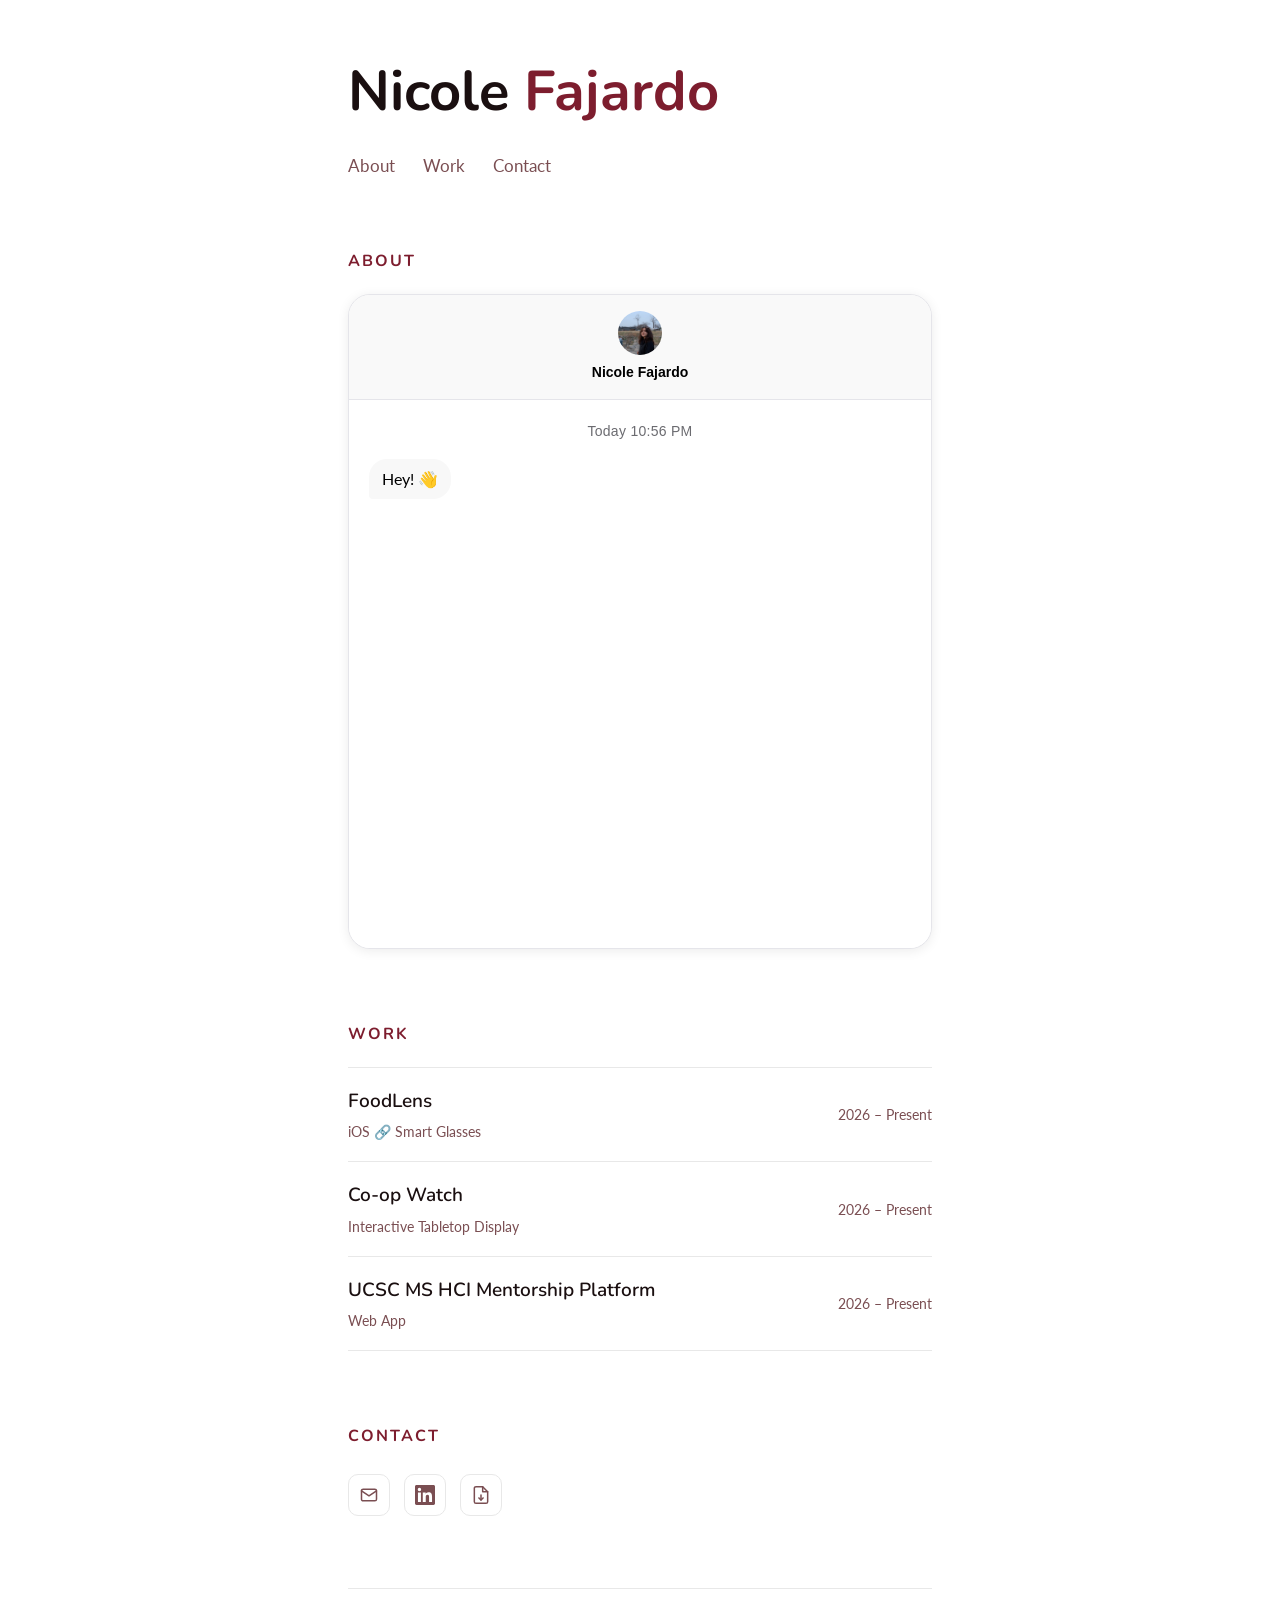
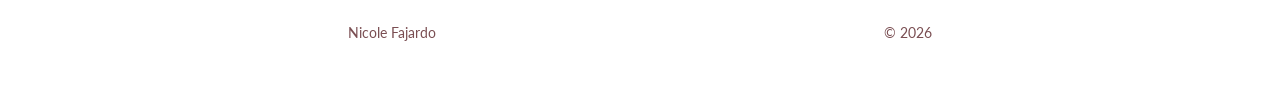
==== index.html @ da918a02 "Set mentorship platform Outcomes subhead Co-Authored-By: Claude Sonnet 5.5 <noreply@anthropic.com>" ====
<!DOCTYPE html>
<html lang="en">
<head>
<link rel="icon" type="image/png" href="images_hp/yeona.png">
<meta charset="UTF-8">
<meta name="viewport" content="width=device-width, initial-scale=1.0">
<title>Nicole Fajardo</title>
<meta name="color-scheme" content="light">
<link href="https://fonts.googleapis.com/css2?family=Nunito:wght@400;600;700;800&family=Lato:ital,wght@0,300;0,400;0,700;1,300;1,400&display=swap" rel="stylesheet">
<link rel="stylesheet" href="styles.css?v=20261028-2">
</head>
<body>
<div class="cs-lightbox" id="cs-lightbox" onclick="closeLightbox()">
  <button class="cs-lightbox-close" onclick="closeLightbox()">×</button>
  <img id="cs-lightbox-img" src="" alt="">
  <video id="cs-lightbox-video" playsinline controls loop hidden onclick="event.stopPropagation()"></video>
</div>
<div class="cs-rules-modal" id="cs-rules-modal" onclick="closeRules()">
  <div class="cs-rules-panel" onclick="event.stopPropagation()">
    <button class="cs-rules-close" onclick="closeRules()" aria-label="Close">×</button>
    <h3 class="cs-rules-title">How to Play</h3>
    <div class="cs-rules-body" id="cs-rules-body"></div>
  </div>
</div>
<div class="wrap">

  <!-- ── HEADER ── -->
  <header>
    <div class="header-top">
      <div>
        <h1 class="header-name">Nicole <span style="color:var(--accent)">Fajardo</span></h1>
      </div>
    </div>

    <!-- nav inline under header -->
    <nav>
      <ul>
        <li><a href="#about">About</a></li>
        <li><a href="#work">Work</a></li>
        <li><a href="#contact">Contact</a></li>
      </ul>
    </nav>
  </header>

  <!-- ── ABOUT ── -->
  <section id="about" class="fade">
    <p class="sec-label">About</p>
    <div class="chat-window">
      <div class="chat-topbar">
        <div class="chat-avatar"><img src="images_hp/myself.png" style="width:100%;height:100%;object-fit:cover;border-radius:50%;"></div>
        <div>
          <div class="chat-contact">Nicole Fajardo</div>
        </div>
      </div>
      <div class="chat-bubbles" id="chat-bubbles">
        <div class="chat-timestamp" id="chat-timestamp"></div>
      </div>
    </div>
  </section>

  <!-- ── WORK ── -->
  <section id="work" class="fade" style="transition-delay:.08s">
    <p class="sec-label">Work</p>
    <div class="work-list">

      <div class="work-item" onclick="openCase(0)">
        <div class="wi-left">
          <span class="wi-name">FoodLens</span>
          <span class="wi-meta">iOS 🔗 Smart Glasses</span>
        </div>
        <span class="wi-right">2026 – Present</span>
        <div class="wi-tldr">
          <div class="wi-tldr-img"><img src="images_fl/hero.png" alt="FoodLens allergen-scan screen shown on a phone"></div>
          <div class="wi-tldr-top">
            <div class="wi-tldr-label">TL;DR</div>
            <span class="wi-tldr-tag">B2C</span>
          </div>
          <div class="wi-tldr-text">An allergy-checking, hands-free app that uses smart glasses to surface allergen info without pulling out your phone.</div>
        </div>
      </div>

      <div class="work-item" onclick="openCase(1)">
        <div class="wi-left">
          <span class="wi-name">Co-op Watch</span>
          <span class="wi-meta">Interactive Tabletop Display</span>
        </div>
        <span class="wi-right">2026 – Present</span>
        <div class="wi-tldr">
          <div class="wi-tldr-img"><img src="images_cw/imgprototype.png" alt="Co-op Watch prototype"></div>
          <div class="wi-tldr-label">TL;DR</div>
          <div class="wi-tldr-text">A co-op surveillance tabletop game designed to spark discussion between players rather than one-way instructions.</div>
        </div>
      </div>

      <div class="work-item" onclick="openCase(2)">
        <div class="wi-left">
          <span class="wi-name">UCSC MS HCI Mentorship Platform</span>
          <span class="wi-meta">Web App</span>
        </div>
        <span class="wi-right">2026 – Present</span>
        <div class="wi-tldr">
          <div class="wi-tldr-img"><img src="images_mp/hero.png" alt="Mentorship Platform import screen shown across laptop, tablet, and phone"></div>
          <div class="wi-tldr-top">
            <div class="wi-tldr-label">TL;DR</div>
            <span class="wi-tldr-tag">B2B · EdTech</span>
          </div>
          <div class="wi-tldr-text">A platform that automates mentor–mentee matching for an HCI program while keeping a human review step.</div>
        </div>
      </div>

    </div>
  </section>

  <!-- ── CONTACT ── -->
  <section id="contact" class="fade" style="transition-delay:.16s">
    <p class="sec-label">Contact</p>
    <div class="contact-links">
      <a href="mailto:fajitas@berkeley.edu" aria-label="Email fajitas@berkeley.edu" title="fajitas@berkeley.edu">
        <svg viewBox="0 0 24 24" fill="none" stroke="currentColor" stroke-width="1.8" stroke-linecap="round" stroke-linejoin="round" aria-hidden="true"><rect x="3" y="5" width="18" height="14" rx="2"/><path d="m3 7 9 6 9-6"/></svg>
      </a>
      <a href="https://www.linkedin.com/in/fajitas/" target="_blank" rel="noopener" aria-label="LinkedIn" title="LinkedIn">
        <svg viewBox="0 0 24 24" fill="currentColor" aria-hidden="true"><path d="M20.447 20.452h-3.554v-5.569c0-1.328-.027-3.037-1.852-3.037-1.853 0-2.136 1.445-2.136 2.939v5.667H9.351V9h3.414v1.561h.046c.477-.9 1.637-1.85 3.37-1.85 3.601 0 4.267 2.37 4.267 5.455v6.286zM5.337 7.433a2.062 2.062 0 01-2.063-2.065 2.064 2.064 0 112.063 2.065zm1.782 13.019H3.555V9h3.564v11.452zM22.225 0H1.771C.792 0 0 .774 0 1.729v20.542C0 23.227.792 24 1.771 24h20.451C23.2 24 24 23.227 24 22.271V1.729C24 .774 23.2 0 22.222 0h.003z"/></svg>
      </a>
      <a href="https://drive.google.com/file/d/1nx8uFkOHTjDZNfwD0dBPJ5PY1sIc0rUl/view?usp=sharing" target="_blank" rel="noopener" aria-label="Resume (PDF)" title="Resume">
        <svg viewBox="0 0 24 24" fill="none" stroke="currentColor" stroke-width="1.8" stroke-linecap="round" stroke-linejoin="round" aria-hidden="true"><path d="M14 2H6a2 2 0 0 0-2 2v16a2 2 0 0 0 2 2h12a2 2 0 0 0 2-2V8z"/><polyline points="14 2 14 8 20 8"/><line x1="12" y1="12" x2="12" y2="18"/><polyline points="9.5 15.5 12 18 14.5 15.5"/></svg>
      </a>
    </div>
  </section>

  <!-- ── FOOTER ── -->
  <footer class="fade" style="transition-delay:.22s">
    <span>Nicole Fajardo </span>
    <span>© 2026</span>
  </footer>

</div><!-- /wrap -->


<!-- ── CASE STUDY PAGE ── -->
<div id="case-study">
  <div id="cs-progress"></div>
  <div class="cs-wrap">
    <button class="cs-back" onclick="closeCase()">← Back to work</button>
    <p class="cs-label"></p>
    <h1 class="cs-title"></h1>
    <div class="cs-tags"></div>
    <div class="cs-hero-phones-wrap" id="cs-hero-phones-wrap"></div>
    <div class="cs-hero"><span class="cs-hero-emoji"></span></div>
    <div class="cs-body-outer">
      <nav class="cs-sidenav">
        <a data-target="cs-intro" class="cs-nav-link cs-nav-active">Overview</a>
        <a data-target="cs-problem" class="cs-nav-link">Problem</a>
        <a data-target="cs-research" class="cs-nav-link">Research</a>
        <a data-target="cs-ideation" class="cs-nav-link">Ideation</a>
        <a data-target="cs-solution" class="cs-nav-link">Final Designs</a>
        <a data-target="cs-reflection" class="cs-nav-link">Outcomes</a>
      </nav>
      <div class="cs-content">
        <div class="cs-body">

          <!-- STATS -->
          <div class="cs-stats-wrap cs-section">
            <div class="cs-stats"></div>
          </div>

          <!-- PROJECT FACTS -->
          <div class="cs-section cs-facts-section">
            <dl class="cs-facts"></dl>
          </div>

          <!-- INTRO -->
          <div id="cs-intro" class="cs-section cs-overview">
            <h3>Overview</h3>
            <div class="cs-section-sub" data-sub="intro">Work in progress</div>
            <p></p>
          </div>

          <!-- PROBLEM -->
          <div id="cs-problem" class="cs-section cs-problem">
            <h3>Problem</h3>
            <div class="cs-section-sub" data-sub="problem">Work in progress</div>
            <p></p>
            <div class="cs-problem-visual"></div>
            <div class="cs-hmw" style="display:none">
              <span class="cs-hmw-label">How Might We</span>
              <p class="cs-hmw-text"></p>
            </div>
          </div>

          <!-- RESEARCH -->
          <div id="cs-research" class="cs-section cs-research">
            <h3>Research</h3>
            <div class="cs-section-sub" data-sub="research">Work in progress</div>
            <p></p>
            <div class="cs-insights-label">What I found</div>
            <div class="cs-insights"></div>
            <div class="cs-research-visual"></div>
          </div>

          <!-- IDEATION -->
          <div id="cs-ideation" class="cs-section">
            <h3>Ideation</h3>
            <div class="cs-section-sub" data-sub="ideation">Work in progress</div>
            <p class="cs-ideation-intro"></p>
            <div class="cs-idea-list"></div>
            <div class="cs-idea-trail"></div>
          </div>

          <!-- SOLUTION -->
          <div id="cs-solution" class="cs-section cs-solution">
            <h3>Final Designs</h3>
            <div class="cs-section-sub" data-sub="solution">Work in progress</div>
            <p></p>
            <div class="cs-flows"></div>
          </div>

          <!-- REFLECTION -->
          <div id="cs-reflection" class="cs-section cs-reflection">
            <h3>Outcomes</h3>
            <div class="cs-section-sub" data-sub="reflection">Work in progress</div>
            <p class="cs-reflection-text"></p>
            <div class="cs-takeaways"></div>
            <div class="cs-recognition"></div>
          </div>

        </div><!-- end cs-body -->
      </div><!-- end cs-content -->
    </div><!-- /cs-body-outer -->
  </div><!-- /cs-wrap -->
</div><!-- /case-study -->
<button onclick="window.scrollTo({top:0,behavior:'smooth'})" id="back-to-top">↑</button>
<script src="main.js?v=20261028-2"></script>
</body>
</html>
---- styles.css ----
*, *::before, *::after { box-sizing: border-box; margin: 0; padding: 0; }

:root {
  --bg: #FFFFFF;
  --bg2: #F8F8F8;
  --ink: #1A0F10;
  --ink2: #5A3338;
  --ink3: #7A4E52;
  --muted: #7A4E52;
  --rule: #E8E8E8;
  --accent: #7D1D2E;
  --accent2: #9E3A4E;
  --yellow: #F2C4B0;
  --white: #FFFFFF;
}

html {
  scroll-behavior: smooth;
  color-scheme: light only;
}

body {
  background: var(--bg);
  color: var(--ink);
  font-family: 'Lato', sans-serif;
  font-size: 16px;
  line-height: 1.65;
  -webkit-font-smoothing: antialiased;
}

/* ── LAYOUT ── */
.wrap {
  max-width: 640px;
  margin: 0 auto;
  padding: 0 28px;
  position: relative;
  z-index: 1;
}

/* ── HEADER ── */
header {
  padding: 64px 0 16px;
}

.header-top {
  display: flex;
  align-items: flex-start;
  justify-content: space-between;
  gap: 24px;
  margin-bottom: 32px;
}

.header-name {
  font-family: 'Nunito', sans-serif;
  font-size: clamp(36px, 7vw, 56px);
  font-weight: 700;
  line-height: 1.0;
  letter-spacing: 0px;
  color: var(--ink);
}
.header-name em {
  font-style: italic;
  font-weight: 600;
  color: var(--accent);
}


.header-role {
  font-size: 15px;
  color: var(--muted);
  font-weight: 400;
  margin-top: 10px;
  line-height: 1.5;
}
.header-role a {
  color: var(--muted);
  text-decoration: underline;
  text-underline-offset: 3px;
  text-decoration-color: var(--rule);
  transition: color .15s;
}
.header-role a:hover { color: var(--ink); }

.avail-pill {
  display: inline-flex;
  align-items: center;
  gap: 7px;
  font-family: 'Lato', sans-serif;
  font-size: 14px;
  font-weight: 600;
  color: #1a9e5c;
  background: #E6F9F0;
  padding: 5px 14px;
  border-radius: 99px;
  margin-top: 16px;
}
.avail-dot {
  width: 7px; height: 7px;
  background: #4a9a6a;
  border-radius: 50%;
  animation: pulse-dot 2s ease-in-out infinite;
}
@keyframes pulse-dot {
  0%, 100% { opacity: 1; transform: scale(1); }
  50%       { opacity: .5; transform: scale(.85); }
}

/* ── NAV ── */
nav {
  padding: 0 0 24px;
  margin-bottom: 28px;
}
nav ul {
  list-style: none;
  display: flex;
  gap: 28px;
}
nav a {
  display: inline-block;
  font-size: 17px;
  font-weight: 400;
  color: var(--muted);
  text-decoration: none;
  transition: color .12s, transform .35s cubic-bezier(.34, 1.56, .64, 1);
}
nav a:hover { color: var(--accent); transform: translateY(-4px); }

/* ── SECTIONS ── */
section { margin-bottom: 72px; }

.sec-label {
  font-family: 'Nunito', sans-serif;
  font-size: 16px;
  font-weight: 700;
  letter-spacing: .12em;
  text-transform: uppercase;
  color: var(--accent);
  margin-bottom: 20px;
}

/* ── ABOUT ── */
.about-text {
  font-family: 'Nunito', sans-serif;
  font-size: clamp(18px, 3vw, 22px);
  font-weight: 600;
  line-height: 1.5;
  color: var(--ink);
}
.about-body {
  margin-top: 20px;
  font-size: 16px;
  color: var(--muted);
  line-height: 1.8;
  font-family: 'Lato', sans-serif;
  font-style: normal;
}
.about-body p + p { margin-top: 12px; }
.about-body strong { color: var(--ink); font-weight: 600; }
.about-body a {
  color: var(--accent);
  text-underline-offset: 3px;
}

.tools {
  margin-top: 28px;
  display: flex;
  flex-wrap: wrap;
  gap: 8px;
}
.tool {
  font-family: 'Nunito', sans-serif;
  font-size: 15px;
  font-weight: 600;
  color: var(--accent);
  border: 2px solid var(--rule);
  border-radius: 99px;
  padding: 3px 14px;
  background: var(--bg2);
  transition: background .15s, border-color .15s;
}
.tool:hover { background: var(--yellow); border-color: var(--yellow); color: var(--ink); }

.work-list { display: flex; flex-direction: column; overflow: visible; }

.work-item {
  opacity: 1;
  transform: translateY(0);
  display: flex;
  align-items: center;
  justify-content: space-between;
  gap: 20px;
  padding: 18px 0;
  border-bottom: 1px solid var(--rule);
  text-decoration: none;
  color: inherit;
  cursor: pointer;
  position: relative;
  transition: padding-left .2s ease, opacity .2s ease;
}
.work-item:first-child { border-top: 1px solid var(--rule); }
.work-item:hover { padding-left: 10px; z-index: 25; }
/* while previewing one project, mute the others so nothing peeks past the card */
.work-list:hover .work-item:not(:hover) { opacity: .1; }

/* ── TL;DR PREVIEW ── */
.wi-tldr {
  position: absolute;
  right: -8px;
  top: 50%;
  transform: translateY(-50%) translateY(6px);
  background: #fff;
  border: 1px solid var(--rule);
  border-radius: 16px;
  padding: 20px 22px;
  width: min(360px, calc(100vw - 40px));
  box-shadow: 0 14px 40px rgba(0,0,0,.16);
  z-index: 30;
  pointer-events: none;
  opacity: 0;
  transition: opacity .18s ease, transform .18s ease;
}
.work-item:hover .wi-tldr {
  opacity: 1;
  transform: translateY(-50%) translateY(0);
}
/* on very wide screens, float it in the right gutter instead of overlapping */
@media (min-width: 1440px) {
  .wi-tldr { right: auto; left: calc(100% + 32px); width: 360px; }
}
.wi-tldr-img {
  width: 100%;
  height: 210px;
  border-radius: 12px;
  margin-bottom: 14px;
  background-size: cover;
  background-position: center;
  display: flex;
  align-items: center;
  justify-content: center;
  font-size: 40px;
  overflow: hidden;
}
.wi-tldr-img img {
  width: 100%;
  height: 100%;
  object-fit: cover;
  display: block;
}
.wi-tldr-top {
  display: flex;
  align-items: center;
  justify-content: space-between;
  gap: 10px;
  margin-bottom: 5px;
}
.wi-tldr-label {
  font-size: 14px;
  font-weight: 800;
  letter-spacing: .08em;
  text-transform: uppercase;
  color: var(--accent2);
}
.wi-tldr-tag {
  font-family: 'Lato', sans-serif;
  font-size: 11px;
  font-weight: 700;
  letter-spacing: .04em;
  text-transform: uppercase;
  color: var(--muted);
  background: var(--rule);
  padding: 3px 9px;
  border-radius: 99px;
  white-space: nowrap;
  flex-shrink: 0;
}
.wi-tldr-text {
  font-size: 16px;
  color: var(--ink2);
  line-height: 1.6;
}

.wi-left { flex: 1; min-width: 0; }
.wi-name {
  font-family: 'Nunito', sans-serif;
  font-size: clamp(16px, 2.5vw, 19px);
  font-weight: 600;
  color: var(--ink);
  display: block;
  white-space: nowrap;
  overflow: hidden;
  text-overflow: ellipsis;
  transition: color .15s;
}
.work-item:hover .wi-name { color: var(--accent); letter-spacing: .01em; }
.work-item:hover .wi-right { color: var(--accent); }
.work-item::before {
  content: '';
  position: absolute;
  left: 0;
  top: 50%;
  transform: translateY(-50%) scaleY(0);
  width: 3px;
  height: 60%;
  background: var(--accent);
  border-radius: 99px;
  transition: transform .2s ease;
}
.work-item:hover::before { transform: translateY(-50%) scaleY(1); }
.wi-meta {
  font-size: 14px;
  color: var(--muted);
  margin-top: 3px;
  display: block;
}
.wi-right {
  font-size: 14px;
  color: var(--muted);
  white-space: nowrap;
  flex-shrink: 0;
}

.wip-badge {
  display: inline-block;
  font-family: 'Nunito', sans-serif;
  font-size: 14px;
  font-weight: 700;
  color: var(--accent2);
  background: #FFF0F5;
  border-radius: 99px;
  padding: 1px 9px;
  margin-left: 8px;
  vertical-align: middle;
}

/* ── CONTACT ── */

.contact-links {
  margin-top: 24px;
  display: flex;
  gap: 14px;
  flex-wrap: wrap;
}
.contact-links a {
  display: inline-flex;
  align-items: center;
  justify-content: center;
  width: 42px;
  height: 42px;
  border-radius: 10px;
  border: 1px solid var(--rule);
  color: var(--muted);
  text-decoration: none;
  transition: color .12s, border-color .12s, background-color .12s;
}
.contact-links a svg { width: 20px; height: 20px; display: block; }
.contact-links a:hover {
  color: var(--ink);
  border-color: var(--muted);
  background: var(--bg2);
}

/* ── FOOTER ── */
footer {
  padding: 32px 0 60px;
  border-top: 1px solid var(--rule);
  display: flex;
  align-items: center;
  justify-content: space-between;
  font-size: 14px;
  color: var(--muted);
}

/* ── FADE IN staggered per child ── */
.fade { opacity: 1; transform: none; transition: none; }
.fade.in { opacity: 1; transform: none; }



/* ── SCRAMBLE target keep same layout ── */
.wi-name { display: block; }
/* ── iMESSAGE iOS STYLE ── */
.chat-window {
  background: #FFFFFF;
  border-radius: 22px;
  border: 1px solid #E5E5EA;
  overflow: hidden;
  box-shadow: 0 2px 12px rgba(0,0,0,.08);
}
.chat-topbar {
  background: #F9F9F9;
  border-bottom: 1px solid #E5E5EA;
  padding: 16px 16px 14px;
  display: flex;
  flex-direction: column;
  align-items: center;
  gap: 6px;
}
.chat-avatar {
  width: 44px; height: 44px;
  border-radius: 50%;
  background: #FFFFFF;
  display: flex; align-items: center; justify-content: center;
  font-size: 22px;
  flex-shrink: 0;
}
.chat-contact {
  font-size: 14px;
  font-weight: 600;
  color: #000;
  font-family: -apple-system, 'SF Pro Text', sans-serif;
  text-align: center;
}
.chat-contact-sub {
  font-size: 14px;
  color: #6B6B70;
  font-family: -apple-system, 'SF Pro Text', sans-serif;
  text-align: center;
}
.chat-bubbles {
  display: flex;
  flex-direction: column;
  gap: 8px;
  padding: 20px 16px 24px;
  background: #FFFFFF;
  position: relative;
}
.bubble {
  max-width: 75%;
  align-self: flex-start;
  background: var(--bg2);
  color: #000000;
  font-family: -apple-system, 'SF Pro Text', 'Lato', sans-serif;
  font-size: 16px;
  line-height: 1.4;
  padding: 9px 13px;
  border-radius: 18px 18px 18px 4px;
  opacity: 0;
  transform: translateY(6px) scale(.97);
  animation: bubblePop .22s cubic-bezier(.34,1.56,.64,1) forwards;
  margin-left: 4px;
}
@keyframes bubblePop {
  to { opacity: 1; transform: translateY(0) scale(1); }
}
/* iMessage "Bloom" text effect — subtle per-character scale wave, left to right */
.bubble .bloom { font-weight: 400; }
.bubble .bloom-ch {
  display: inline-block;
  white-space: pre;
  transform-origin: center;
  animation: bloomScale .4s cubic-bezier(.33, 0, .27, 1) both;
  animation-delay: calc(var(--i) * 0.045s);
}
@keyframes bloomScale {
  0%   { transform: scale(1); }
  40%  { transform: scale(1.13); }
  100% { transform: scale(1); }
}
@media (prefers-reduced-motion: reduce) {
  .bubble .bloom-ch { animation: none; }
}
/* first bubble iMessage blue */
.bubble:first-child {
  background: #007AFF;
  color: #FFFFFF;
  font-family: -apple-system, 'SF Pro Text', 'Lato', sans-serif;
  font-size: 15px;
  font-weight: 400;
  border-radius: 18px 18px 18px 4px;
}
/* timestamp above first bubble */
.chat-timestamp {
  text-align: center;
  font-size: 14px;
  color: #6B6B70;
  font-family: -apple-system, 'SF Pro Text', sans-serif;
  margin-bottom: 8px;
  letter-spacing: .02em;
}
.bubble-typing {
  display: flex;
  align-items: center;
  gap: 4px;
  padding: 10px 14px;
  width: 52px;
  background: var(--bg2);
  border-radius: 18px 18px 18px 4px;
  margin-left: 4px;
  opacity: 0;
  animation: bubblePop .22s cubic-bezier(.34,1.56,.64,1) forwards;
  /* pinned to the bottom of the fixed-height window; sent messages stack from the top */
  position: absolute;
  left: 16px;
  bottom: 24px;
}
.bubble-typing .dot {
  width: 6px; height: 6px;
  background: #8E8E93;
  border-radius: 50%;
  animation: dotBounce 1.2s ease-in-out infinite;
}
.bubble-typing .dot:nth-child(2) { animation-delay: .18s; }
.bubble-typing .dot:nth-child(3) { animation-delay: .36s; }
@keyframes dotBounce {
  0%, 80%, 100% { transform: translateY(0); opacity: .5; }
  40%           { transform: translateY(-4px); opacity: 1; }
}
/* ── GAME PIGEON CARD cute pastel ── */
.gp-bubble {
  max-width: 88%;
  align-self: flex-start;
  border-radius: 18px 18px 18px 4px;
  overflow: hidden;
  background: var(--bg2);
  margin-left: 4px;
  opacity: 0;
  transform: translateY(6px) scale(.97);
  animation: bubblePop .22s cubic-bezier(.34,1.56,.64,1) forwards;
  cursor: default;
  border: 1px solid #E5E5EA;
}
.gp-header {
  background: linear-gradient(135deg, #7D1D2E 0%, #C4566A 100%);
  padding: 12px 16px 10px;
  display: flex;
  align-items: center;
  gap: 10px;
}
.gp-icon {
  width: 34px; height: 34px;
  background: #F9F9F9;
  border-radius: 50%;
  overflow: hidden;
  display: flex; align-items: center; justify-content: center;
  font-size: 18px;
  flex-shrink: 0;
}
.gp-meta {
 flex: 1;
}
.gp-title { 
  color: white;
  font-family: 'Nunito', sans-serif; 
  font-weight: 800; 
  font-size: 16px; 
  line-height: 1.2; 
}
.gp-sub { 
  color: rgba(255,255,255,1); 
  font-family: 'Lato', sans-serif; 
  font-size: 14px; 
  margin-top: 1px; 
}
.gp-body { 
  padding: 16px; 
  background: #ffffff; 
}

/* cup game */
.cup-stage {
  position: relative;
  height: 80px;
  width: 228px;
  margin: 0 auto 14px;
  background: #ffffff;
  padding-top: 4px;
  overflow: hidden;
}
.cup {
  width: 64px; height: 64px;
  position: absolute;
  top: 8px;
  cursor: pointer;
  border-radius: 18px;
  display: flex; align-items: center; justify-content: center;
  font-size: 32px;
  user-select: none;
  background: #F9EEED;
  z-index: 2;
}
.cup:hover { transform: translateY(-4px); }

.ball {
  position: absolute;
  bottom: 4px;
  left: 50%; transform: translateX(-50%);
  font-size: 20px;
  opacity: 0;
  transition: opacity .2s;
  line-height: 1;
  z-index: 1;
}

.gp-status {
  text-align: center;
  font-family: 'Nunito', sans-serif;
  font-size: 14px;
  font-weight: 800;
  color: var(--ink3);
  min-height: 20px;
  transition: color .2s;
}
.gp-status.win  { 
  color: #2a7a50;
}
.gp-status.lose { 
  color: var(--accent2); 
}

.gp-play-wrap {
  position: absolute;
  top: 0; left: 0; right: 0; bottom: 0;
  display: flex;
  align-items: center;
  justify-content: center;
  pointer-events: none;
  opacity: 0;
  z-index: 3;
  transition: opacity .2s ease;
  background: rgba(255,255,255,.7);
  border-radius: 12px;
  backdrop-filter: blur(2px);
}
.gp-play-wrap.visible {
  pointer-events: auto;
  opacity: 1;
}
.gp-play-circle {
  width: 56px; height: 56px;
  border-radius: 50%;
  background: #E8A838;
  border: none;
  cursor: pointer;
  display: flex; align-items: center; justify-content: center;
  box-shadow: 0 0 0 6px rgba(232,168,56,.2);
  transition: transform .15s, box-shadow .15s;
}
.gp-play-circle:hover {
  transform: scale(1.08);
  box-shadow: 0 0 0 10px rgba(232,168,56,.15);
}
.gp-play-circle svg  { margin-left: 3px; } 
.gp-btn { 
  display: block;
  width: 100%;
  margin-top: 12px;
  background: #F9EEED;
  color: var(--ink);
  font-family: 'Nunito', sans-serif;
  font-size: 14px;
  font-weight: 800;
  border: none;
  border-radius: 99px;
  padding: 11px;
  cursor: pointer;
  transition: opacity .15s, transform .15s;
  letter-spacing: .04em;
}
.gp-btn:hover { transform: translateY(-2px); opacity: .85; }
.gp-btn:active { transform: translateY(1px); }

/* ── CASE STUDY PAGE ── */
#case-study {
  position: fixed;
  inset: 0;
  background: #ffffff;
  z-index: 200;
  overflow-x: hidden;
  overflow-y: auto;
  transform: translateX(100%);
  transition: transform .45s cubic-bezier(.32,1,.64,1);
  pointer-events: none;
}
#case-study.open { transform: translateX(0); pointer-events: auto; }

/* progress bar inside case study */
#cs-progress {
  position: sticky;
  top: 0;
  height: 2px;
  background: linear-gradient(90deg, var(--accent), var(--accent2));
  width: 0%;
  z-index: 300;
  transition: width .1s linear;
  margin-bottom: -2px;
}

.cs-wrap {
  max-width: 960px;
  margin: 0 auto;
  padding: 0 28px 100px;
}

.cs-body-outer {
  display: flex;
  gap: 56px;
  align-items: flex-start;
}

/* ── CASE STUDY LAYOUT ── */
.cs-layout { display: block; }

.cs-sidenav {
  position: sticky;
  top: 32px;
  align-self: flex-start;
  width: 130px;
  flex-shrink: 0;
  padding-top: 4px;
  opacity: 0;
  pointer-events: none;
  transition: opacity .4s ease;
  z-index: 10;
}
#case-study.open .cs-sidenav {
  opacity: 1;
  pointer-events: auto;
}
.cs-sidenav a {
  display: block;
  font-family: 'Lato', sans-serif;
  font-size: 14px;
  font-weight: 400;
  color: var(--muted);
  text-decoration: none;
  padding: 7px 0 7px 16px;
  border-left: 2px solid var(--rule);
  border-top: none;
  border-bottom: none;
  border-right: none;
  transition: color .15s, border-color .15s, padding-left .15s;
  line-height: 1.2;
  cursor: pointer !important;
}
.cs-sidenav a:hover { color: var(--ink2); padding-left: 20px; }
.cs-sidenav a.cs-nav-active {
  color: var(--accent);
  border-left-color: var(--accent);
  font-weight: 700;
  padding-left: 20px;
}
.cs-content { display: block; }

@media (max-width: 900px) {
  .cs-sidenav { display: none; }
  .cs-body-outer { display: block; }
}

.cs-back {
  display: inline-flex;
  align-items: center;
  gap: 8px;
  font-size: 14px;
  font-weight: 600;
  color: var(--ink2);
  text-decoration: none;
  padding: 28px 0 32px;
  border: none;
  background: none;
  cursor: pointer;
  transition: color .15s, gap .15s;
}
.cs-back:hover { color: var(--accent); gap: 12px; }

/* ── HERO ── */
.cs-hero {
  height: 360px;
  border-radius: 24px;
  display: flex;
  align-items: center;
  justify-content: center;
  font-size: 96px;
  margin-top: 8px;
  margin-bottom: 40px;
  margin-left: 186px;
  position: relative;
  overflow: hidden;
  transition: box-shadow .3s;
  box-shadow: 0 4px 32px rgba(125,29,46,.08);
  background: #f0f4f8 !important;
}
.cs-hero.cs-hero--phones {
  display: none;
}
.cs-hero-timeline {
  position: absolute;
  left: 16px;
  bottom: 16px;
  z-index: 2;
  display: inline-flex;
  align-items: center;
  font-family: 'Nunito', sans-serif;
  font-size: 14px;
  font-weight: 700;
  letter-spacing: .02em;
  color: var(--ink);
  background: rgba(255, 255, 255, .85);
  -webkit-backdrop-filter: blur(6px);
  backdrop-filter: blur(6px);
  border: 1px solid var(--rule);
  border-radius: 99px;
  padding: 6px 14px;
  cursor: default;
  transition: background .2s ease;
}
.cs-hero-timeline:hover { background: rgba(255, 255, 255, .96); }
.cs-hero-timeline .tl-seg {
  display: grid;
  grid-template-columns: 1fr;
  overflow: hidden;
  transition: grid-template-columns .32s ease;
}
.cs-hero-timeline .tl-seg > span {
  white-space: nowrap;
  overflow: hidden;
}
.cs-hero-timeline .tl-full { grid-template-columns: 0fr; }
.cs-hero-timeline:hover .tl-short { grid-template-columns: 0fr; }
.cs-hero-timeline:hover .tl-full { grid-template-columns: 1fr; }
.cs-hero-phones-wrap {
  overflow: visible;
  display: none;
  position: relative;
  margin-top: 8px;
  margin-bottom: 40px;
  margin-left: 186px;
}
.cs-hero-phones-wrap.active {
  display: block;
}
.cs-hero-phones-bg {
  overflow: visible;
  background: var(--bg2);
  border-radius: 24px;
  box-shadow: 0 4px 32px rgba(125,29,46,.08);
  padding: 32px 80px;
  display: flex;
  align-items: center;
  justify-content: center;
  gap: 12px;
}
.cs-hero-phones-bg img {
  height: 260px;
  width: auto;
  border-radius: 20px;
  object-fit: contain;
  box-shadow: 0 12px 32px rgba(0,0,0,.16);
  display: block;
  flex-shrink: 0;
}
.cs-hero-phones-bg img.ph-center {
  animation: phoneFloat 4s ease-in-out infinite;
}
.cs-hero-phones-bg img.ph-side {
  animation: phoneFloatSide 4s ease-in-out infinite;
  opacity: .75;
}
.phones-perspective {
  background: transparent !important;
  border-radius: 0 !important;
  box-shadow: none !important;
  perspective: 1200px;
  justify-content: center;
}
.phones-perspective img.ph-center {
  height: 320px !important;
  width: auto !important;
  transform: rotateY(0deg) !important;
  z-index: 2;
  position: relative;
}
.phones-perspective img.ph-side:first-child {
  height: 280px !important;
  width: auto !important;
  transform: rotateY(25deg) translateX(20px) !important;
  opacity: .85 !important;
}

.phones-perspective img.ph-side:last-child {
  height: 280px !important;
  width: auto !important;
  transform: rotateY(-25deg) translateX(-20px) !important;
  opacity: .85 !important;
}

@media (max-width: 900px) {
  .cs-hero-phones-wrap { margin-left: 0; }
}

.cs-hero.cs-hero--phones::before {
  content: '';
  position: absolute;
  inset: 0;
  border-radius: 24px;
  background: var(--bg2);
  box-shadow: 0 4px 32px rgba(125,29,46,.08);
  z-index: 0;
}

.cs-hero:has(.cs-hero-img) {
  overflow: hidden;
}
.cs-hero .cs-hero-img {
  width: 100%;
  height: 100%;
  object-fit: cover;
  display: block;
  border-radius: inherit;
}

@media (max-width: 900px) {
  .cs-hero { margin-left: 0; }
}

.cs-label, .cs-title, .cs-tags {
  margin-left: 186px;
}

@media (max-width: 900px) {
  .cs-label, .cs-title, .cs-tags { margin-left: 0; }
}
.cs-hero::after {
  content: '';
  position: absolute;
  inset: 0;
  background: linear-gradient(160deg, rgba(255,255,255,.18) 0%, transparent 60%);
  border-radius: inherit;
  pointer-events: none;
}
.cs-hero.cs-hero--phones::after {
  display: none;
}
.cs-hero-emoji {
  position: relative;
  z-index: 1;
  filter: drop-shadow(0 8px 24px rgba(0,0,0,.12));
  animation: heroFloat 4s ease-in-out infinite;
}
@keyframes heroFloat {
  0%, 100% { transform: translateY(0) rotate(-2deg); }
  50%       { transform: translateY(-12px) rotate(2deg); }
}

.cs-label {
  font-size: 14px;
  font-weight: 700;
  letter-spacing: .14em;
  text-transform: uppercase;
  color: var(--accent);
  margin-bottom: 10px;
  opacity: 1;
}

.cs-title {
  font-family: 'Nunito', sans-serif;
  font-size: clamp(32px, 5vw, 52px);
  font-weight: 800;
  color: var(--ink);
  line-height: 1.05;
  letter-spacing: -1.5px;
  margin-bottom: 20px;
}

.cs-tags {
  display: flex;
  flex-wrap: wrap;
  gap: 8px;
  margin-bottom: 40px;
}
.cs-tags span {
  font-size: 14px;
  font-weight: 600;
  color: var(--accent);
  background: var(--bg2);
  border-radius: 99px;
  padding: 5px 14px;
  border: 1px solid var(--rule);
  transition: background .15s, transform .15s, box-shadow .15s;
  cursor: default;
}
.cs-tags span:hover {
  background: var(--yellow);
  border-color: var(--yellow);
  transform: translateY(-2px);
  box-shadow: 0 4px 10px rgba(125,29,46,.1);
}

/* ── META ROW ── */
.cs-meta-row { display: none; }

/* ── INTRO FACTS ── */
.cs-facts {
  display: grid;
  grid-template-columns: repeat(2, minmax(0, 1fr));
  gap: 20px 32px;
  margin: 0;
}
.cs-fact dt {
  font-family: 'Nunito', sans-serif;
  font-size: 16px;
  font-weight: 800;
  letter-spacing: .1em;
  text-transform: uppercase;
  color: var(--accent);
  margin-bottom: 8px;
}
.cs-fact dd {
  margin: 0;
  font-size: 14px;
  line-height: 1.5;
  color: var(--ink);
}
.cs-fact--tools { grid-column: 1 / -1; }
.cs-fact--stack dd span {
  display: block;
}
.cs-fact--stack dd span.cs-highlight { display: inline-block; }
.cs-fact--stack dd span + span {
  margin-top: 3px;
}
.cs-fact-tools {
  list-style: none;
  margin: 0;
  padding: 0;
  display: flex;
  flex-wrap: wrap;
  gap: 8px;
}
.cs-fact-tools li {
  font-size: 14px;
  font-weight: 600;
  color: var(--accent);
  background: var(--bg2);
  border: 1px solid var(--rule);
  border-radius: 99px;
  padding: 4px 12px;
}
@media (max-width: 640px) {
  .cs-facts { grid-template-columns: 1fr; }
}

/* ── BODY & SECTIONS ── */
.cs-body {
  display: flex;
  flex-direction: column;
  gap: 0;
  flex: 1;
  min-width: 0;
}

.cs-section {
  min-height: unset;
  padding: 40px 0;
  opacity: 0;
  transform: translateY(16px);
  transition: opacity .5s ease, transform .5s ease;
}
.cs-section.cs-visible {
  opacity: 1;
  transform: translateY(0);
}
.cs-section:last-child { border-bottom: none; }

/* tighten the gap between the project facts and the Intro */
.cs-facts-section { padding-top: 0; padding-bottom: 24px; }
.cs-facts-section + #cs-intro { padding-top: 24px; }

.cs-section h3 {
  font-family: 'Nunito', sans-serif;
  font-size: 14px;
  font-weight: 800;
  letter-spacing: .1em;
  text-transform: uppercase;
  color: var(--accent);
  margin-bottom: 12px;
}
.cs-section-sub {
  font-family: 'Lato', sans-serif;
  font-size: 32px;
  font-weight: 700;
  line-height: 1.2;
  letter-spacing: -0.5px;
  color: #32404F;
  margin-bottom: 18px;
}
.cs-section-sub:empty { display: none; }

.cs-section p {
  font-size: 16px;
  color: var(--ink2);
  line-height: 1.85;
}
.cs-section p + p { margin-top: 14px; }

/* experience group heading (e.g. "Phone Experience") sitting above its
   sub-sections; tighten the gap to the section right after it so the two
   read as one group instead of two unrelated sections */
.cs-experience-header + .cs-section { padding-top: 12px; }
.cs-experience-stub { font-style: italic; color: var(--muted); }
/* same red-to-pink gradient text as the SIGGRAPH recognition callout */
.cs-experience-header h3 {
  background: linear-gradient(90deg, var(--accent) 0%, #E33554 100%);
  -webkit-background-clip: text;
  background-clip: text;
  color: transparent;
}

/* clickable title row on the content header itself, mirroring the
   sidenav's collapse/expand arrow */
.cs-experience-title {
  display: flex;
  align-items: center;
  gap: 10px;
  width: fit-content;
  cursor: pointer;
  margin-bottom: 12px;
}
.cs-experience-title h3 {
  margin-bottom: 0;
}
.cs-experience-title:focus-visible {
  outline: 2px solid var(--accent);
  outline-offset: 4px;
  border-radius: 4px;
}
.cs-exp-arrow {
  width: 0;
  height: 0;
  border-top: 6px solid transparent;
  border-bottom: 6px solid transparent;
  border-left: 7px solid var(--accent);
  opacity: .55;
  flex-shrink: 0;
  transition: transform .15s ease, opacity .15s ease;
}
.cs-experience-title:hover .cs-exp-arrow { opacity: .85; }
.cs-experience-title[aria-expanded="true"] .cs-exp-arrow { transform: rotate(90deg); }

/* sidenav links nested under an experience heading */
.cs-sidenav a.cs-nav-sub { padding-left: 30px; }
.cs-sidenav a.cs-nav-sub:hover { padding-left: 34px; }
.cs-sidenav a.cs-nav-sub.cs-nav-active { padding-left: 34px; }
.cs-sidenav a.cs-nav-sub.cs-nav-collapsed { display: none; }

/* expand/collapse arrow on a group header (Phone Experience / Smart
   Glasses Experience) — rotates to point down once its sub-items show */
.cs-sidenav a.cs-nav-group { display: flex; align-items: center; gap: 6px; }
.cs-sidenav a.cs-nav-group::after {
  content: '';
  width: 0; height: 0;
  border-top: 4px solid transparent;
  border-bottom: 4px solid transparent;
  border-left: 5px solid currentColor;
  opacity: .5;
  transition: transform .15s ease;
  flex-shrink: 0;
}
.cs-sidenav a.cs-nav-group[aria-expanded="true"]::after { transform: rotate(90deg); }

.cs-rule { display: none; }

/* ── STATS BLOCK ── */
.cs-stats-wrap {
  padding: 40px 0;
  border-bottom: 1px solid var(--rule);
}
.cs-stats {
  display: flex;
  flex-direction: column;
  gap: 12px;
}
.cs-stat-row {
  display: grid;
  grid-template-columns: 2fr 1fr;
  gap: 12px;
}
.cs-stat--full {
  width: 100%;
}
.cs-stat-stack {
  display: flex;
  flex-direction: column;
  gap: 12px;
}
.cs-stat {
  background: var(--bg2);
  border-radius: 20px;
  padding: 24px 20px 20px;
  text-align: left;
  border: 1px solid var(--rule);
  cursor: default;
  display: flex;
  flex-direction: column;
  justify-content: space-between;
}
.cs-stat--team {
  display: flex;
  flex-direction: column;
  justify-content: space-between;
  padding: 24px 20px 20px;
}
.cs-stat-team-names {
  font-family: 'Nunito', sans-serif;
  font-size: 14px;
  font-weight: 800;
  letter-spacing: .1em;
  text-transform: uppercase;
  color: var(--accent);
  line-height: 1.4;
  display: block;
  margin-bottom: 6px;
}
.cs-stat-num {
  font-family: 'Nunito', sans-serif;
  font-size: 14px;
  font-weight: 800;
  letter-spacing: .1em;
  text-transform: uppercase;
  color: var(--accent);
  display: block;
  margin-bottom: 6px;
  line-height: 1.4;
}
.cs-stat-lbl {
  font-family: 'Nunito', sans-serif;
  font-size: 14px;
  font-weight: 700;
  letter-spacing: .08em;
  text-transform: uppercase;
  color: var(--muted);
  line-height: 1.4;
}

/* ── IDEATION INTERACTIVE ── */

/* ── HERO PHONE CAROUSEL ── */
.cs-hero-phones {
  display: flex;
  align-items: center;
  justify-content: center;
  gap: 20px;
  width: 100%;
  padding: 20px 0;
  position: relative;
  z-index: 1;
}
.cs-hero-phone {
  height: 300px;
  width: auto;
  border-radius: 22px;
  object-fit: contain;
  box-shadow: 0 12px 32px rgba(0,0,0,.18);
  cursor: pointer;
  transition: transform .3s ease, box-shadow .3s ease, opacity .3s ease;
  flex-shrink: 0;
  display: block;
}
.cs-hero-phone.ph-center {
  animation: phoneFloat 4s ease-in-out infinite;
  box-shadow: 0 24px 48px rgba(0,0,0,.22);
  z-index: 2;
}
.cs-hero-phone.ph-side {
  animation: phoneFloatSide 4s ease-in-out infinite;
  opacity: .7;
}
.cs-hero-phone:hover {
  opacity: 1 !important;
  transform: translateY(-4px) !important;
  box-shadow: 0 28px 56px rgba(0,0,0,.24) !important;
}
@keyframes phoneFloat {
  0%, 100% { transform: translateY(0); }
  50%       { transform: translateY(-4px); }
}
@keyframes phoneFloatSide {
  0%, 100% { transform: translateY(3px); opacity: .7; }
  50%       { transform: translateY(0); opacity: .7; }
}
.cs-lightbox {
  position: fixed;
  inset: 0;
  background: rgba(0,0,0,.85);
  z-index: 9999;
  display: flex;
  align-items: center;
  justify-content: center;
  cursor: zoom-out;
  opacity: 0;
  transition: opacity .2s ease;
  pointer-events: none;
}
.cs-lightbox.open { opacity: 1; pointer-events: auto; }
.cs-lightbox img,
.cs-lightbox video {
  max-width: 90vw;
  max-height: 90vh;
  object-fit: contain;
  border-radius: 12px;
  box-shadow: 0 24px 80px rgba(0,0,0,.5);
  transform: scale(.95);
  transition: transform .2s ease;
  cursor: default;
}
/* keep the player large from the first frame instead of starting at the
   default 300x150 video box while metadata loads */
.cs-lightbox video {
  width: auto;
  height: 85vh;
  background: #000;
}
.cs-lightbox.open img,
.cs-lightbox.open video { transform: scale(1); }
.cs-lightbox-close {
  position: absolute;
  top: 20px; right: 24px;
  color: #fff;
  font-size: 32px;
  cursor: pointer;
  opacity: .7;
  transition: opacity .15s;
  line-height: 1;
  background: none;
  border: none;
}
.cs-lightbox-close:hover { opacity: 1; }

/* ── SOLUTION VIDEO + RULES ── */
.cs-video-wrap {
  position: relative;
  border-radius: 16px;
  overflow: hidden;
  background: #000;
  box-shadow: 0 4px 32px rgba(125, 29, 46, .08);
  line-height: 0;
}
.cs-video { width: 100%; display: block; }
.cs-video-badge {
  position: absolute;
  top: 14px;
  left: 14px;
  z-index: 2;
  display: inline-flex;
  align-items: center;
  font-family: 'Nunito', sans-serif;
  font-size: 12px;
  font-weight: 800;
  letter-spacing: .08em;
  text-transform: uppercase;
  color: var(--ink);
  background: rgba(255, 255, 255, .88);
  -webkit-backdrop-filter: blur(6px);
  backdrop-filter: blur(6px);
  border-radius: 99px;
  padding: 6px 14px;
  line-height: 1;
  pointer-events: none;
}
.cs-rules-btn {
  margin: 20px 0 0;
  display: flex;
  width: 100%;
  align-items: center;
  justify-content: center;
  gap: 8px;
  font-family: 'Nunito', sans-serif;
  font-size: 14px;
  font-weight: 700;
  color: var(--accent);
  background: var(--bg2);
  border: 1px solid var(--rule);
  border-radius: 99px;
  padding: 9px 18px;
  cursor: pointer;
  transition: background .15s, border-color .15s, transform .15s;
}
.cs-rules-btn:hover {
  background: var(--yellow);
  border-color: var(--yellow);
  color: var(--ink);
  transform: translateY(-1px);
}

.cs-rules-modal {
  position: fixed;
  inset: 0;
  z-index: 9998;
  display: none;
  align-items: center;
  justify-content: center;
  padding: 24px;
  background: rgba(26, 15, 16, .55);
  -webkit-backdrop-filter: blur(4px);
  backdrop-filter: blur(4px);
}
.cs-rules-modal.open { display: flex; }
.cs-rules-panel {
  position: relative;
  width: 100%;
  max-width: 520px;
  max-height: 80vh;
  overflow-y: auto;
  background: #fff;
  border-radius: 20px;
  padding: 32px 32px 28px;
  box-shadow: 0 24px 80px rgba(0, 0, 0, .3);
}
.cs-rules-close {
  position: absolute;
  top: 14px;
  right: 14px;
  width: 32px;
  height: 32px;
  border: none;
  border-radius: 50%;
  background: var(--bg2);
  font-size: 20px;
  line-height: 1;
  color: var(--ink2);
  cursor: pointer;
}
.cs-rules-close:hover { background: var(--rule); }
.cs-rules-title { display: none; }
.cs-rules-body h4 { padding-right: 32px; }
.cs-rules-sec { margin-bottom: 22px; }
.cs-rules-sec:last-child { margin-bottom: 0; }
.cs-rules-sec h4 {
  font-family: 'Nunito', sans-serif;
  font-size: 14px;
  font-weight: 800;
  letter-spacing: .08em;
  text-transform: uppercase;
  color: var(--accent);
  margin: 0 0 10px;
}
.cs-rules-sec p {
  font-size: 15px;
  line-height: 1.6;
  color: var(--ink2);
  margin: 0;
}
.cs-rules-steps {
  counter-reset: rstep;
  list-style: none;
  margin: 0;
  padding: 0;
  display: flex;
  flex-direction: column;
  gap: 10px;
}
.cs-rules-steps li {
  counter-increment: rstep;
  position: relative;
  padding-left: 34px;
  font-size: 15px;
  line-height: 1.55;
  color: var(--ink2);
}
.cs-rules-steps li::before {
  content: counter(rstep);
  position: absolute;
  left: 0;
  top: 1px;
  width: 22px;
  height: 22px;
  display: flex;
  align-items: center;
  justify-content: center;
  background: var(--accent);
  color: #fff;
  border-radius: 50%;
  font-family: 'Nunito', sans-serif;
  font-size: 13px;
  font-weight: 800;
}
.cs-rules-plain {
  list-style: none;
  margin: 0;
  padding: 0;
  display: flex;
  flex-direction: column;
  gap: 8px;
}
.cs-rules-plain li {
  position: relative;
  padding-left: 20px;
  font-size: 15px;
  line-height: 1.55;
  color: var(--ink2);
}
.cs-rules-plain li::before {
  content: '•';
  position: absolute;
  left: 4px;
  color: var(--accent2);
  font-weight: 800;
}
.cs-rules-lose {
  display: flex;
  flex-direction: column;
  text-align: center;
  padding-top: 8px;
}
.cs-rules-lose-line {
  margin: 0;
  font-size: 15px;
  line-height: 1.6;
  color: var(--ink2);
}
.cs-rules-or {
  display: flex;
  align-items: center;
  gap: 16px;
  margin: 28px 0;
  font-family: 'Nunito', sans-serif;
  font-size: 12px;
  font-weight: 800;
  letter-spacing: .12em;
  text-transform: uppercase;
  color: var(--muted);
}
.cs-rules-or::before,
.cs-rules-or::after {
  content: '';
  flex: 1;
  height: 1px;
  background: var(--rule);
}
.cs-rules-pager {
  display: grid;
  grid-template-columns: 1fr auto 1fr;
  align-items: center;
  gap: 12px;
  margin-top: 24px;
}
.cs-rules-pgbtn {
  font-family: 'Nunito', sans-serif;
  font-size: 12px;
  font-weight: 800;
  letter-spacing: .08em;
  text-transform: uppercase;
  color: var(--accent);
  background: none;
  border: none;
  padding: 4px 0;
  cursor: pointer;
}
.cs-rules-pgbtn:first-child { justify-self: start; text-align: left; }
.cs-rules-pgbtn:last-child { justify-self: end; text-align: right; }
.cs-rules-pgbtn:disabled { color: var(--rule); cursor: default; }
.cs-rules-pgcount {
  font-family: 'Nunito', sans-serif;
  font-size: 12px;
  font-weight: 800;
  letter-spacing: .08em;
  color: var(--muted);
  text-align: center;
}
.cs-carousel-track img {
  cursor: zoom-in;
}

.cs-img-placeholder {
  width: 100%;
  border-radius: 16px;
  background: var(--bg2);
  border: 2px dashed var(--rule);
  display: flex;
  flex-direction: column;
  align-items: center;
  justify-content: center;
  gap: 10px;
  color: var(--ink3);
  font-size: 14px;
  font-weight: 600;
  letter-spacing: .04em;
  text-transform: uppercase;
  cursor: pointer;
  transition: border-color .2s, background .2s, transform .2s;
  position: relative;
  overflow: hidden;
}
.cs-img-placeholder:hover {
  border-color: var(--accent2);
  background: #fdf0f2;
  transform: scale(1.005);
}
.cs-img-placeholder .ph-icon {
  font-size: 28px;
  opacity: .5;
}
.cs-img-placeholder .ph-label {
  font-size: 14px;
  color: var(--muted);
  font-weight: 600;
  letter-spacing: .08em;
  text-transform: uppercase;
}
.cs-img-placeholder .ph-sub {
  font-size: 14px;
  color: var(--ink3);
  font-weight: 400;
  text-transform: none;
  letter-spacing: 0;
  opacity: .7;
}
.cs-img-full  { height: 220px; margin-top: 24px; }
.cs-img-half  { height: 160px; flex: 1; min-width: 0; }
.cs-img-short { height: 140px; margin-top: 20px; }

.cs-img-pair {
  display: flex;
  gap: 12px;
  margin-top: 24px;
}

/* ── CALLOUT QUOTE ── */
.cs-callout {
  margin: 24px 0 4px;
  padding: 0 0 0 20px;
  border-left: 3px solid var(--accent2);
}
.cs-callout-problem {
  font-family: 'Nunito', sans-serif;
  font-size: 16px;
  font-weight: 600;
  color: var(--ink2);
  line-height: 1.6;
  font-style: italic;
}

/* ── RESEARCH ── */
.cs-insights-label {
  margin-top: 24px;
  font-family: 'Nunito', sans-serif;
  font-size: 14px;
  font-weight: 800;
  letter-spacing: .1em;
  text-transform: uppercase;
  color: var(--accent);
}
.cs-insights {
  margin-top: 10px;
  display: flex;
  flex-direction: column;
  gap: 22px;
}
.cs-insight {
  display: flex;
  gap: 14px;
  opacity: 0;
  transform: translateY(10px);
  transition: opacity .4s ease, transform .4s ease;
}
.cs-insight.visible { opacity: 1; transform: none; }
.cs-insight:nth-child(2) { transition-delay: .1s; }
.cs-insight-num {
  flex-shrink: 0;
  min-width: 20px;
  padding-top: 1px;
  font-size: 16px;
  line-height: 1.5;
  color: var(--accent);
}
.cs-insight-body { flex: 1; min-width: 0; }
.cs-insight-q {
  font-family: 'Nunito', sans-serif;
  font-size: 14px;
  font-weight: 800;
  text-transform: uppercase;
  letter-spacing: .1em;
  color: var(--ink);
  line-height: 1.5;
}
.cs-insight-a {
  font-size: 16px;
  color: var(--ink2);
  line-height: 1.6;
  margin-top: 4px;
}
.cs-research-visual {
  position: static;
  margin-top: 20px;
}
.cs-problem-visual {
  margin-top: 22px;
}
.cs-problem-visual .cs-rfig-btn { max-width: 560px; }
#cs-glasses-research .cs-rfig-btn { max-width: 420px; }
.cs-rfig-pill {
  position: absolute;
  left: 10px;
  bottom: 10px;
  right: 10px;
  padding: 6px 12px;
  border-radius: 999px;
  background: rgba(26, 15, 16, .72);
  backdrop-filter: blur(2px);
  color: #fff;
  font-size: 14px;
  line-height: 1.3;
  width: fit-content;
  max-width: calc(100% - 20px);
}
.cs-research-visual--multi {
  display: flex;
  flex-wrap: wrap;
  gap: 16px;
  align-items: flex-start;
}
.cs-research-visual--multi .cs-rfig { flex: 1; min-width: 200px; }
.cs-research-visual--multi .cs-rfig--small {
  flex: 0 0 auto;
  width: 180px;
  min-width: 0;
}
.cs-rfig { margin: 0; }
.cs-rfig-btn {
  display: block;
  position: relative;
  width: 100%;
  padding: 0;
  border: none;
  background: none;
  cursor: zoom-in;
  border-radius: 12px;
  overflow: hidden;
}
.cs-rfig-btn img {
  width: 100%;
  display: block;
  border-radius: 12px;
}
.cs-rfig-zoom {
  position: absolute;
  top: 8px;
  right: 8px;
  width: 28px;
  height: 28px;
  display: flex;
  align-items: center;
  justify-content: center;
  border-radius: 8px;
  background: rgba(26, 15, 16, .6);
  color: #fff;
  font-size: 15px;
  opacity: 0;
  transition: opacity .15s ease;
}
.cs-rfig-btn:hover .cs-rfig-zoom,
.cs-rfig-btn:focus-visible .cs-rfig-zoom { opacity: 1; }
.cs-rfig.is-missing .cs-rfig-btn { cursor: default; }
.cs-rfig.is-missing .cs-rfig-btn img,
.cs-rfig.is-missing .cs-rfig-zoom { display: none; }
.cs-rfig.is-missing::before {
  content: '📋';
  display: flex;
  align-items: center;
  justify-content: center;
  width: 100%;
  aspect-ratio: 4 / 3;
  background: var(--bg2);
  border-radius: 12px;
  font-size: 30px;
}

/* ── IDEATION STEPS (accordion) ── */

.cs-idea-list {
  margin-top: 24px;
  display: flex;
  flex-direction: column;
  gap: 12px;
}
.cs-idea-card {
  border: 1px solid var(--rule);
  border-radius: 14px;
  overflow: hidden;
  background: #fff;
}
/* image sits at the top of the card, inside the border */
.cs-idea-imgs {
  display: grid;
  grid-template-columns: repeat(auto-fit, minmax(180px, 1fr));
  gap: 12px;
  padding: 12px 16px 4px;
}
.cs-idea-fig { margin: 0; }
.cs-idea-fig img {
  width: 100%;
  border-radius: 10px;
  cursor: zoom-in;
  display: block;
}
/* constrained image (e.g. a tall sketch/gif that shouldn't fill the card) */
.cs-idea-fig--small { justify-self: center; }
.cs-idea-fig--small img {
  width: auto;
  max-width: 100%;
  max-height: 340px;
}
.cs-idea-fig-caption {
  margin: 8px 0 0;
  font-size: 13px;
  line-height: 1.65;
  color: var(--muted);
  font-weight: 700;
  text-align: center;
  letter-spacing: .02em;
}
/* bordered card around an image + its caption, e.g. to set off one gif in a mixed row */
.cs-idea-fig--framed {
  border: 1px solid #D4D4D4;
  border-radius: 14px;
  background: #F0ECEC;
  padding: 12px 12px 10px;
  align-self: start;
}
.cs-idea-fig--framed img { border-radius: 10px; }
.cs-idea-fig.is-missing img { display: none; }
.cs-idea-fig.is-missing::before {
  content: '🖼️';
  display: flex;
  align-items: center;
  justify-content: center;
  width: 100%;
  aspect-ratio: 16 / 10;
  background: var(--bg2);
  border-radius: 10px;
  font-size: 26px;
}
.cs-idea-head {
  display: flex;
  align-items: center;
  gap: 12px;
  padding: 16px 18px 8px;
}
.cs-idea-num {
  font-family: 'Nunito', sans-serif;
  font-size: 14px;
  font-weight: 800;
  color: var(--accent);
  letter-spacing: .08em;
  min-width: 24px;
}
.cs-idea-title {
  flex: 1;
  min-width: 0;
  font-family: 'Nunito', sans-serif;
  font-size: 14px;
  font-weight: 800;
  letter-spacing: .1em;
  text-transform: uppercase;
  color: var(--ink);
  line-height: 1.35;
}
.cs-idea-detail {
  display: flex;
  padding: 0 18px 20px 58px;
  flex-direction: column;
  gap: 14px;
}
.cs-idea-text {
  font-size: 14px;
  color: var(--ink2);
  line-height: 1.65;
}
.cs-idea-progress {
  font-size: 14px;
  font-style: italic;
  color: var(--muted);
}
@media (max-width: 640px) {
  .cs-idea-detail { padding-left: 18px; }
}
.cs-idea-trail {
  margin-top: 16px;
  display: grid;
  grid-template-columns: repeat(auto-fit, minmax(200px, 1fr));
  gap: 12px;
}
.cs-idea-trail:empty { display: none; }
.cs-idea-tradeoffs-label {
  display: block;
  font-family: 'Nunito', sans-serif;
  font-size: 14px;
  font-weight: 800;
  letter-spacing: .1em;
  text-transform: uppercase;
  color: var(--ink);
  margin-bottom: 8px;
}
.cs-idea-tradeoffs ul {
  list-style: none;
  margin: 0;
  padding: 0;
  display: flex;
  flex-direction: column;
  gap: 6px;
}
.cs-idea-tradeoffs li {
  position: relative;
  padding-left: 28px;
  font-size: 16px;
  line-height: 1.6;
  color: var(--ink2);
}
.cs-idea-tradeoffs li::before {
  content: '•';
  position: absolute;
  left: 4px;
  top: -1px;
  font-size: 22px;
  font-weight: 900;
  line-height: 1.4;
  color: var(--muted);
}
.cs-idea-tradeoffs li.cs-to-pro::before { content: '+'; color: #1a9e5c; }
.cs-idea-tradeoffs li.cs-to-con::before { content: '–'; color: var(--accent2); }

/* ── HMW BLOCK ── */
.cs-hmw {
  margin-top: 24px;
  padding: 16px 20px;
  border-left: 3px solid var(--ink3);
  background: transparent;
  border-radius: 0;
}
.cs-hmw-label {
  font-size: 14px;
  font-weight: 700;
  letter-spacing: .12em;
  text-transform: uppercase;
  color: var(--muted);
  margin-right: 8px;
}
.cs-hmw p {
  display: inline;
  margin: 0;
  font-size: 14px !important;
  font-weight: 700 !important;
  letter-spacing: .12em;
  text-transform: uppercase;
  color: var(--muted) !important;
  line-height: 1.7 !important;
  font-style: normal;
}

.cs-hmw p strong {
  font-weight: 700;
  font-style: normal;
  color: var(--accent);
}

/* ── REAL IMAGE (populated) ── */
.cs-real-img {
  width: 100%;
  border-radius: 16px;
  object-fit: cover;
  display: block;
  margin-top: 24px;
  border: 1px solid var(--rule);
}

/* ── IMAGE CAROUSEL ── */
.cs-carousel {
  position: relative;
  margin-top: 24px;
  border-radius: 16px;
  overflow: hidden;
  border: 1px solid var(--rule);
  background: var(--bg2);
}
.cs-carousel-track {
  display: flex;
  transition: transform .35s cubic-bezier(.4,0,.2,1);
}
.cs-carousel-track img {
  width: 100%;
  flex-shrink: 0;
  display: block;
  border-radius: 0;
  object-fit: contain;
  background: #fff;
}
.cs-carousel-btn {
  position: absolute;
  top: 50%;
  transform: translateY(-50%);
  width: 36px; height: 36px;
  background: rgba(255,255,255,.9);
  border: 1px solid var(--rule);
  border-radius: 50%;
  cursor: pointer;
  display: flex; align-items: center; justify-content: center;
  font-size: 14px;
  color: var(--ink);
  transition: background .15s, box-shadow .15s;
  z-index: 2;
  box-shadow: 0 2px 8px rgba(0,0,0,.1);
}
.cs-carousel-btn:hover { background: #fff; box-shadow: 0 4px 12px rgba(0,0,0,.15); }
.cs-carousel-prev { left: 10px; }
.cs-carousel-next { right: 10px; }
.cs-carousel-footer {
  display: flex;
  align-items: center;
  justify-content: space-between;
  padding: 10px 14px 12px;
  background: var(--bg2);
}
.cs-carousel-caption {
  font-family: 'Nunito', sans-serif;
  font-size: 14px;
  font-weight: 700;
  color: #1A0F10;
  letter-spacing: .02em;
}
.cs-carousel-dots {
  display: flex;
  gap: 6px;
}
.cs-carousel-dot {
  width: 6px; height: 6px;
  border-radius: 50%;
  background: var(--rule);
  cursor: pointer;
  transition: background .2s, transform .2s;
}
.cs-carousel-dot.active {
  background: var(--accent);
  transform: scale(1.3);
}

.cs-carousel-desc {
  font-size: 16px;
  color: var(--ink2);
  margin-top: 3px;
  font-style: italic;
}
/* ── FLOW ROWS (Solution) ── */
.flows-free .cs-flow-img {
  float: right;
  width: 280px;
  overflow: visible;
  margin-left: 28px;
}

.flows-free {
  gap: 0;
}

.flows-free .cs-flow-row {
  align-items: flex-start;
  margin-bottom: 25px;
}

.flows-free .cs-flow-img:empty {
  display: none;
}

.flows-free .cs-flow-img img {
  width: 100%;
  height: auto;
  border-radius: 16px;
}

.flows-free::after {
  content: '';
  display: block;
  clear: both;
}

.cs-flows {
  display: flex;
  flex-direction: column;
  gap: 32px;
  margin-top: 28px;
}
.cs-flow-item {
  display: flex;
  align-items: flex-start;
  gap: 28px;
}
.cs-flow-item .cs-flow-text { flex: 1; min-width: 0; padding-top: 4px; }
.cs-flow-item .cs-sol-fig {
  margin: 0;
  flex: 0 0 auto;
  width: 300px;
}
.cs-sol-fig--phone.is-missing::before {
  aspect-ratio: 9 / 19;
}
@media (max-width: 640px) {
  .cs-flow-item { flex-direction: column; gap: 16px; }
  .cs-flow-item .cs-sol-fig { width: 100%; max-width: 320px; }
}
/* centered flow layout: caption vertically centered against the image */
.flows-centered .cs-flow-item {
  align-items: center;
}
.flows-centered .cs-flow-item .cs-flow-text { padding-top: 0; }

/* narrow flow layout: smaller image, caption centered beside it */
.flows-narrow .cs-flow-item { align-items: center; }
.flows-narrow .cs-flow-item .cs-flow-text { padding-top: 0; }
.flows-narrow .cs-flow-item .cs-sol-fig { width: 220px; }
@media (max-width: 640px) {
  .flows-narrow .cs-flow-item .cs-sol-fig { width: 100%; max-width: 240px; }
}

/* compact flow layout: smaller image beside the caption */
.flows-compact .cs-flow-item {
  align-items: center;
}
.flows-compact .cs-flow-item .cs-sol-fig {
  width: 280px;
}
/* anchor the ➔ title line to the image's vertical center; body hangs below it */
.flows-compact .cs-flow-item .cs-flow-text {
  position: relative;
  align-self: center;
  padding-top: 0;
}
.flows-compact .cs-flow-item .cs-flow-title { margin-bottom: 0; }
.flows-compact .cs-flow-item .cs-flow-body {
  position: absolute;
  top: calc(100% + 10px);
  left: 0;
  right: 0;
}
@media (max-width: 640px) {
  .flows-compact .cs-flow-item .cs-sol-fig { width: 100%; max-width: 320px; }
  .flows-compact .cs-flow-item .cs-flow-text { align-self: stretch; }
  .flows-compact .cs-flow-item .cs-flow-title { margin-bottom: 8px; }
  .flows-compact .cs-flow-item .cs-flow-body { position: static; }
}
.cs-flow-row {
  display: flex;
  align-items: center;
  gap: 28px;
}
.cs-flow-text {
  flex: 1;
  min-width: 0;
}
.cs-flow-title {
  font-family: 'Nunito', sans-serif;
  font-size: 14px;
  font-weight: 800;
  letter-spacing: .1em;
  text-transform: uppercase;
  color: var(--ink);
  margin-bottom: 8px;
}
.cs-flow-title::before {
  content: '➔';
  margin-right: 10px;
  color: var(--accent);
  letter-spacing: 0;
}
.cs-sol-fig {
  margin: 24px 0 0;
}
.cs-sol-fig img {
  width: 100%;
  border-radius: 16px;
  display: block;
  cursor: zoom-in;
}
.cs-sol-fig video {
  width: 100%;
  border-radius: 16px;
  display: block;
  cursor: zoom-in;
}
.cs-sol-fig.is-missing img { display: none; }
.cs-sol-fig.is-missing::before {
  content: '🖼️';
  display: flex;
  align-items: center;
  justify-content: center;
  width: 100%;
  aspect-ratio: 16 / 10;
  background: var(--bg2);
  border-radius: 16px;
  font-size: 30px;
}
.cs-flow-body {
  font-size: 14px;
  color: var(--ink2);
  line-height: 1.65;
}
.cs-flow-img {
  width: 220px;
  flex-shrink: 0;
  border-radius: 20px;
  overflow: hidden;
  background: var(--bg2);
  display: flex;
  flex-direction: column;
  align-items: center;
  justify-content: center;
  gap: 8px;
  color: var(--muted);
  cursor: default;
}
.cs-flow-img img { 
  width: 100%; 
  height: 100%; 
  object-fit: cover; 
  display: block; 
}
.cs-flow-img .ph-icon { 
  font-size: 22px; 
  opacity: .5; 
}
.cs-flow-img .ph-label {
  font-size: 14px;
  font-weight: 700;
  letter-spacing: .06em;
  text-transform: uppercase;
  color: var(--muted);
  text-align: center;
  padding: 0 12px;
}

/* ── TAKEAWAY CARDS (Reflection) ── */
.cs-takeaways {
  display: grid;
  grid-template-columns: repeat(3, minmax(0, 1fr));
  gap: 24px;
  margin-top: 24px;
}
@media (max-width: 640px) {
  .cs-takeaways { grid-template-columns: 1fr; }
}
.cs-takeaway {
  display: flex;
  flex-direction: column;
  align-items: flex-start;
  gap: 4px;
}

.cs-takeaway-num {
  font-family: 'Nunito', sans-serif;
  font-size: 14px;
  font-weight: 800;
  letter-spacing: .1em;
  color: var(--accent2);
  flex-shrink: 0;
  width: 24px;
}
.cs-takeaway-title {
  font-family: 'Nunito', sans-serif;
  font-size: 14px;
  font-weight: 800;
  letter-spacing: .1em;
  text-transform: uppercase;
  color: var(--ink);
  margin-bottom: 6px;
}
.cs-takeaway-title::before {
  content: '✦';
  margin-right: 8px;
  color: var(--accent);
  letter-spacing: 0;
}
.cs-takeaway-body {
  font-size: 16px;
  color: var(--ink2);
  line-height: 1.6;
  font-weight: 400;
}

.cs-recognition {
  margin-top: 28px;
  padding: 20px 22px;
  background: var(--bg2);
  border: 1px solid var(--rule);
  border-radius: 14px;
  display: flex;
  align-items: center;
  justify-content: space-between;
  gap: 20px 28px;
  flex-wrap: wrap;
}
.cs-recognition:empty { display: none; }
.cs-top-video .cs-recognition {
  margin: 0 0 20px;
}
.cs-recognition-note {
  flex: 1 1 320px;
  margin: 0 !important;
  font-size: 15px !important;
  color: var(--ink) !important;
  line-height: 1.6 !important;
}
.cs-recognition-highlight {
  font-weight: 700;
  background: linear-gradient(90deg, var(--accent) 0%, #E33554 100%);
  -webkit-background-clip: text;
  background-clip: text;
  color: transparent;
}
.cs-recognition-link {
  flex: 0 0 auto;
  font-family: 'Nunito', sans-serif;
  font-size: 14px;
  font-weight: 800;
  letter-spacing: .04em;
  text-transform: uppercase;
  color: var(--accent);
  text-decoration: none;
  white-space: nowrap;
}
.cs-recognition-link:hover { color: var(--ink); }
.cs-reflection-card {
  margin-top: 24px;
  background: linear-gradient(135deg, var(--bg2) 0%, #fdf0f2 100%);
  border-radius: 18px;
  padding: 28px 24px;
  border: 1px solid var(--rule);
  position: relative;
  overflow: hidden;
}
.cs-reflection-card::before {
  content: '"';
  position: absolute;
  top: -10px; right: 20px;
  font-family: 'Nunito', sans-serif;
  font-size: 120px;
  font-weight: 800;
  color: var(--rule);
  line-height: 1;
  pointer-events: none;
}
.cs-reflection-card p {
  position: relative;
  z-index: 1;
  font-size: 15px !important;
  color: var(--ink) !important;
  font-style: italic;
  line-height: 1.8 !important;
}
.cs-reflection-label {
  font-size: 14px;
  font-weight: 800;
  letter-spacing: .1em;
  text-transform: uppercase;
  color: var(--accent2);
  margin-top: 16px;
  display: block;
  position: relative;
  z-index: 1;
}
/* ── RESEARCH STATS ── */
.cs-research-stats {
  display: grid;
  grid-template-columns: repeat(3, 1fr);
  gap: 10px;
  margin-top: 24px;
}
.cs-research-stat {
  border-radius: 16px;
  padding: 20px 16px;
  background: #FDF0F2;
  display: flex;
  flex-direction: column;
  gap: 6px;
}
.cs-research-stat:nth-child(2) { background: #F0F4FD; }
.cs-research-stat:nth-child(3) { background: #F0FDF4; }
.cs-research-stat-num {
  font-family: 'Nunito', sans-serif;
  font-size: 34px;
  font-weight: 900;
  color: var(--ink);
  line-height: 1;
}
.cs-research-stat:nth-child(2) .cs-research-stat-num { color: #3B5FC0; }
.cs-research-stat:nth-child(3) .cs-research-stat-num { color: #2A7A50; }
.cs-research-stat-label {
  font-size: 14px;
  color: var(--ink2);
  line-height: 1.45;
}
.cs-research-source {
  font-size: 14px;
  color: var(--muted);
  margin-top: 8px;
  font-style: italic;
  text-align: right;
  grid-column: 1 / -1;
}
.cs-highlight {
  background: linear-gradient(120deg, #f2c4b066 0%, #e8b4bc66 100%);
  border-radius: 4px;
  padding: 1px 5px;
  font-weight: 600;
  color: var(--ink);
}

/* ── USABILITY FINDING CARDS ── */
.cs-findings {
  display: flex;
  flex-direction: column;
  gap: 16px;
  margin-top: 24px;
}
.cs-finding {
  border: 1px solid var(--rule);
  border-radius: 16px;
  overflow: hidden;
  background: var(--bg);
  transition: box-shadow .2s;
}
.cs-finding:hover {
  box-shadow: 0 4px 18px rgba(0,0,0,.07);
}
.cs-finding-header {
  display: flex;
  align-items: center;
  gap: 10px;
  padding: 14px 16px;
  background: var(--bg2);
  border-bottom: 1px solid var(--rule);
}
.cs-finding-icon {
  font-size: 18px;
  line-height: 1;
}
.cs-finding-num {
  font-family: 'Nunito', sans-serif;
  font-size: 14px;
  font-weight: 800;
  color: var(--muted);
  letter-spacing: .1em;
}
.cs-finding-title {
  font-family: 'Nunito', sans-serif;
  font-size: 14px;
  font-weight: 800;
  color: var(--ink);
}
.cs-finding-body {
  padding: 0 16px 4px;
}
.cs-finding-row {
  display: grid;
  grid-template-columns: auto 1fr;
  align-items: start;
  gap: 12px;
  padding: 13px 0;
}
.cs-finding-observed { border-bottom: 1px dashed var(--rule); }
.cs-finding-fixed { align-items: center; }
.cs-finding-badge {
  font-family: 'Nunito', sans-serif;
  font-size: 14px;
  font-weight: 800;
  letter-spacing: .07em;
  text-transform: uppercase;
  border-radius: 99px;
  padding: 3px 10px;
  white-space: nowrap;
  display: inline-block;
}
.cs-badge-observed {
  background: #FEF3C7;
  color: #78350F;
}
.cs-badge-fixed {
  background: #D1FAE5;
  color: #064E3B;
}
.cs-finding-row p {
  font-size: 14px !important;
  color: var(--ink2) !important;
  line-height: 1.6 !important;
  margin: 0 !important;
}

/* ── REFINEMENT: GIF PROTOTYPE ── */
.cs-refinement-proto-wrap {
  margin-top: 28px;
  display: flex;
  flex-direction: column;
  align-items: center;
  gap: 12px;
}
.cs-refinement-gif-frame {
  width: 260px;
  border-radius: 0;
  overflow: hidden;
  background: transparent;
  position: relative;
}
.cs-refinement-gif-frame::before {
  display: none;
}
.cs-refinement-gif {
  width: 100%;
  display: block;
  border-radius: 22px;
}
.cs-refinement-gif-caption {
  font-size: 14px;
  color: var(--muted);
  font-style: italic;
  text-align: center;
  letter-spacing: .02em;
}

/* ── CHANGELOG CHIPS ── */
.cs-changelog {
  display: grid;
  grid-template-columns: repeat(3, 1fr);
  gap: 10px;
  margin-top: 24px;
}
.cs-changelog-item {
  background: var(--bg2);
  border: 1px solid var(--rule);
  border-radius: 14px;
  padding: 14px 12px;
  display: flex;
  flex-direction: column;
  gap: 5px;
  transition: border-color .15s, box-shadow .15s;
}
.cs-changelog-item:hover {
  border-color: var(--accent2);
  box-shadow: 0 2px 10px rgba(125,29,46,.07);
}
.cs-changelog-icon {
  font-size: 18px;
  margin-bottom: 2px;
  display: block;
}
.cs-changelog-title {
  font-family: 'Nunito', sans-serif;
  font-size: 14px;
  font-weight: 800;
  color: var(--ink);
  line-height: 1.3;
}
.cs-changelog-body {
  font-size: 14px;
  color: var(--ink2);
  line-height: 1.55;
}
@media (max-width: 480px) {
  .cs-changelog { grid-template-columns: 1fr 1fr; }
  .cs-refinement-gif-frame { width: 180px; }
}

/* ── MY ROLE / CONTRIBUTION ── */
#cs-contribution { display: none !important; }
.cs-sidenav a[data-target="cs-contribution"] { display: none; }
.cs-contribution-summary {
  font-size: 15px;
  color: var(--ink2);
  line-height: 1.8;
  margin-bottom: 24px;
  font-style: italic;
}

.cs-contributions {
  display: flex;
  flex-direction: column;
  gap: 0;
}

.cs-contrib-item {
  display: flex;
  gap: 18px;
  align-items: flex-start;
  padding: 18px 0;
  border-bottom: 1px solid var(--rule);
}
.cs-contrib-item:first-child {
  border-top: 1px solid var(--rule);
}
.cs-contrib-item:last-child {
  border-bottom: none;
}

.cs-contrib-icon {
  font-size: 22px;
  width: 40px;
  height: 40px;
  background: var(--bg2);
  border-radius: 12px;
  display: flex;
  align-items: center;
  justify-content: center;
  flex-shrink: 0;
  border: 1px solid var(--rule);
}

.cs-contrib-body {
  flex: 1;
  min-width: 0;
}

.cs-contrib-title {
  font-family: 'Nunito', sans-serif;
  font-size: 15px;
  font-weight: 800;
  color: var(--ink);
  margin-bottom: 5px;
}

.cs-contrib-text {
  font-size: 14px;
  color: var(--ink2);
  line-height: 1.65;
}

#back-to-top {
  transition: none;
  position: fixed;
  bottom: 32px;
  right: 32px;
  background: var(--accent);
  color: #fff;
  border: none;
  border-radius: 50%;
  width: 44px;
  height: 44px;
  font-size: 18px;
  cursor: pointer;
  opacity: 0;
  transition: opacity .3s;
  z-index: 999;
}
#back-to-top.visible { opacity: 1; }
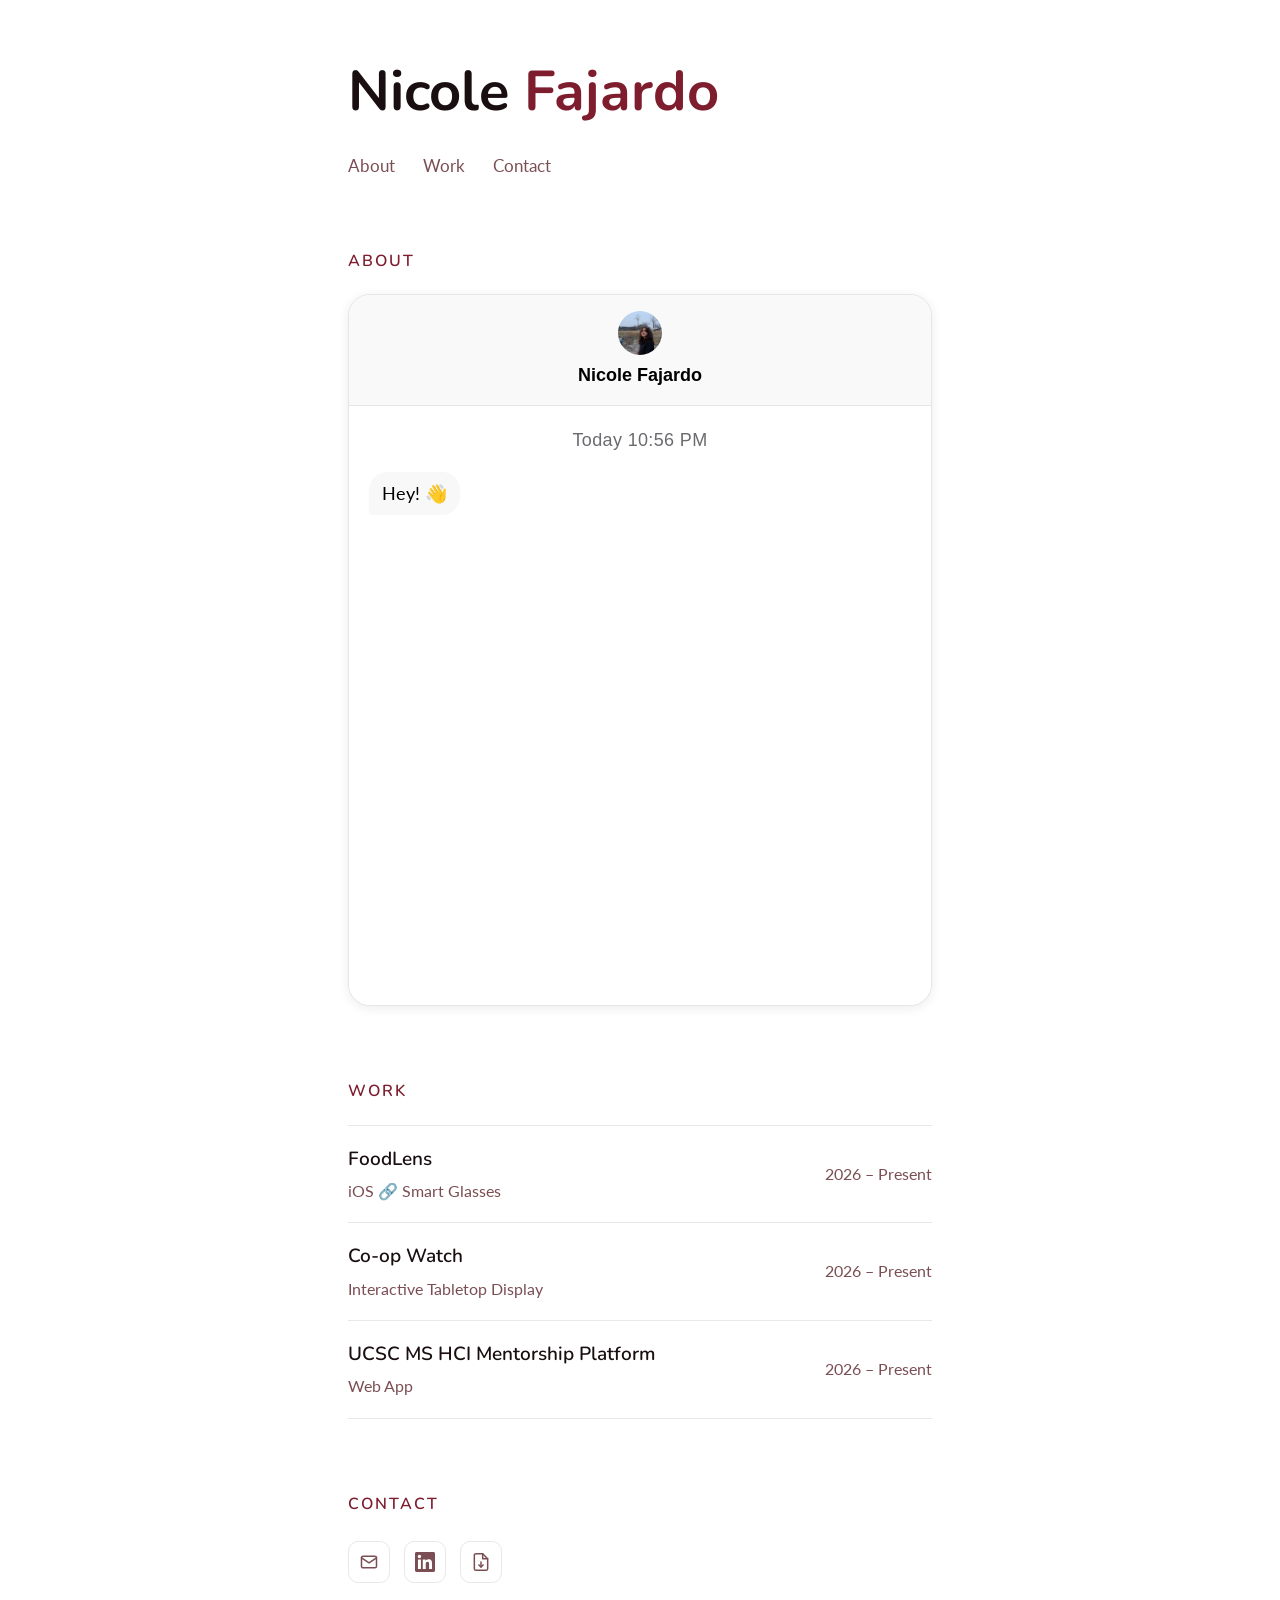
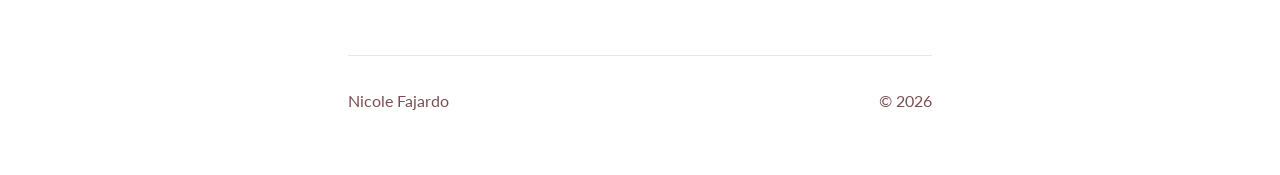
==== commit 30fed7a2: "Add case study preview popup, larger type, and Co-op Watch mockup Work items now open a preview popu" ====
--- a/index.html
+++ b/index.html
@@ -7,7 +7,7 @@
 <title>Nicole Fajardo</title>
 <meta name="color-scheme" content="light">
 <link href="https://fonts.googleapis.com/css2?family=Nunito:wght@400;600;700;800&family=Lato:ital,wght@0,300;0,400;0,700;1,300;1,400&display=swap" rel="stylesheet">
-<link rel="stylesheet" href="styles.css?v=20261028-2">
+<link rel="stylesheet" href="styles.css?v=20261030-22">
 </head>
 <body>
 <div class="cs-lightbox" id="cs-lightbox" onclick="closeLightbox()">
@@ -22,6 +22,12 @@
     <div class="cs-rules-body" id="cs-rules-body"></div>
   </div>
 </div>
+<div class="cs-preview-modal" id="cs-preview-modal" onclick="closePreview()">
+  <div class="cs-preview-panel" role="dialog" aria-modal="true" onclick="event.stopPropagation()">
+    <button class="cs-rules-close" onclick="closePreview()" aria-label="Close">×</button>
+    <div class="cs-preview-body" id="cs-preview-body"></div>
+  </div>
+</div>
 <div class="wrap">
 
   <!-- ── HEADER ── -->
@@ -63,7 +69,7 @@
     <p class="sec-label">Work</p>
     <div class="work-list">
 
-      <div class="work-item" onclick="openCase(0)">
+      <div class="work-item" onclick="openPreview(0)">
         <div class="wi-left">
           <span class="wi-name">FoodLens</span>
           <span class="wi-meta">iOS 🔗 Smart Glasses</span>
@@ -79,20 +85,23 @@
         </div>
       </div>
 
-      <div class="work-item" onclick="openCase(1)">
+      <div class="work-item" onclick="openPreview(1)">
         <div class="wi-left">
           <span class="wi-name">Co-op Watch</span>
           <span class="wi-meta">Interactive Tabletop Display</span>
         </div>
         <span class="wi-right">2026 – Present</span>
         <div class="wi-tldr">
-          <div class="wi-tldr-img"><img src="images_cw/imgprototype.png" alt="Co-op Watch prototype"></div>
-          <div class="wi-tldr-label">TL;DR</div>
+          <div class="wi-tldr-img"><img src="images_cw/mockup.jpg" alt="Co-op Watch prototype"></div>
+          <div class="wi-tldr-top">
+            <div class="wi-tldr-label">TL;DR</div>
+            <span class="wi-tldr-tag">Research</span>
+          </div>
           <div class="wi-tldr-text">A co-op surveillance tabletop game designed to spark discussion between players rather than one-way instructions.</div>
         </div>
       </div>
 
-      <div class="work-item" onclick="openCase(2)">
+      <div class="work-item" onclick="openPreview(2)">
         <div class="wi-left">
           <span class="wi-name">UCSC MS HCI Mentorship Platform</span>
           <span class="wi-meta">Web App</span>
@@ -229,6 +238,6 @@
   </div><!-- /cs-wrap -->
 </div><!-- /case-study -->
 <button onclick="window.scrollTo({top:0,behavior:'smooth'})" id="back-to-top">↑</button>
-<script src="main.js?v=20261028-2"></script>
+<script src="main.js?v=20261030-22"></script>
 </body>
 </html>
--- a/styles.css
+++ b/styles.css
@@ -66,7 +66,7 @@
 
 
 .header-role {
-  font-size: 15px;
+  font-size: 16px;
   color: var(--muted);
   font-weight: 400;
   margin-top: 10px;
@@ -86,7 +86,7 @@
   align-items: center;
   gap: 7px;
   font-family: 'Lato', sans-serif;
-  font-size: 14px;
+  font-size: 16px;
   font-weight: 600;
   color: #1a9e5c;
   background: #E6F9F0;
@@ -131,7 +131,7 @@
 .sec-label {
   font-family: 'Nunito', sans-serif;
   font-size: 16px;
-  font-weight: 700;
+  font-weight: 600;
   letter-spacing: .12em;
   text-transform: uppercase;
   color: var(--accent);
@@ -169,7 +169,7 @@
 }
 .tool {
   font-family: 'Nunito', sans-serif;
-  font-size: 15px;
+  font-size: 16px;
   font-weight: 600;
   color: var(--accent);
   border: 2px solid var(--rule);
@@ -254,15 +254,15 @@
   margin-bottom: 5px;
 }
 .wi-tldr-label {
-  font-size: 14px;
-  font-weight: 800;
+  font-size: 16px;
+  font-weight: 600;
   letter-spacing: .08em;
   text-transform: uppercase;
   color: var(--accent2);
 }
 .wi-tldr-tag {
   font-family: 'Lato', sans-serif;
-  font-size: 11px;
+  font-size: 14px;
   font-weight: 700;
   letter-spacing: .04em;
   text-transform: uppercase;
@@ -307,13 +307,13 @@
 }
 .work-item:hover::before { transform: translateY(-50%) scaleY(1); }
 .wi-meta {
-  font-size: 14px;
+  font-size: 16px;
   color: var(--muted);
   margin-top: 3px;
   display: block;
 }
 .wi-right {
-  font-size: 14px;
+  font-size: 16px;
   color: var(--muted);
   white-space: nowrap;
   flex-shrink: 0;
@@ -322,7 +322,7 @@
 .wip-badge {
   display: inline-block;
   font-family: 'Nunito', sans-serif;
-  font-size: 14px;
+  font-size: 16px;
   font-weight: 700;
   color: var(--accent2);
   background: #FFF0F5;
@@ -366,7 +366,7 @@
   display: flex;
   align-items: center;
   justify-content: space-between;
-  font-size: 14px;
+  font-size: 16px;
   color: var(--muted);
 }
 
@@ -404,14 +404,14 @@
   flex-shrink: 0;
 }
 .chat-contact {
-  font-size: 14px;
+  font-size: 18px;
   font-weight: 600;
   color: #000;
   font-family: -apple-system, 'SF Pro Text', sans-serif;
   text-align: center;
 }
 .chat-contact-sub {
-  font-size: 14px;
+  font-size: 18px;
   color: #6B6B70;
   font-family: -apple-system, 'SF Pro Text', sans-serif;
   text-align: center;
@@ -430,7 +430,7 @@
   background: var(--bg2);
   color: #000000;
   font-family: -apple-system, 'SF Pro Text', 'Lato', sans-serif;
-  font-size: 16px;
+  font-size: 18px;
   line-height: 1.4;
   padding: 9px 13px;
   border-radius: 18px 18px 18px 4px;
@@ -464,14 +464,14 @@
   background: #007AFF;
   color: #FFFFFF;
   font-family: -apple-system, 'SF Pro Text', 'Lato', sans-serif;
-  font-size: 15px;
+  font-size: 18px;
   font-weight: 400;
   border-radius: 18px 18px 18px 4px;
 }
 /* timestamp above first bubble */
 .chat-timestamp {
   text-align: center;
-  font-size: 14px;
+  font-size: 18px;
   color: #6B6B70;
   font-family: -apple-system, 'SF Pro Text', sans-serif;
   margin-bottom: 8px;
@@ -541,14 +541,14 @@
 .gp-title { 
   color: white;
   font-family: 'Nunito', sans-serif; 
-  font-weight: 800; 
+  font-weight: 600; 
   font-size: 16px; 
   line-height: 1.2; 
 }
 .gp-sub { 
   color: rgba(255,255,255,1); 
   font-family: 'Lato', sans-serif; 
-  font-size: 14px; 
+  font-size: 18px; 
   margin-top: 1px; 
 }
 .gp-body { 
@@ -594,7 +594,7 @@
 .gp-status {
   text-align: center;
   font-family: 'Nunito', sans-serif;
-  font-size: 14px;
+  font-size: 18px;
   font-weight: 800;
   color: var(--ink3);
   min-height: 20px;
@@ -647,7 +647,7 @@
   background: #F9EEED;
   color: var(--ink);
   font-family: 'Nunito', sans-serif;
-  font-size: 14px;
+  font-size: 18px;
   font-weight: 800;
   border: none;
   border-radius: 99px;
@@ -719,7 +719,7 @@
 .cs-sidenav a {
   display: block;
   font-family: 'Lato', sans-serif;
-  font-size: 14px;
+  font-size: 16px;
   font-weight: 400;
   color: var(--muted);
   text-decoration: none;
@@ -750,7 +750,7 @@
   display: inline-flex;
   align-items: center;
   gap: 8px;
-  font-size: 14px;
+  font-size: 18px;
   font-weight: 600;
   color: var(--ink2);
   text-decoration: none;
@@ -790,7 +790,7 @@
   display: inline-flex;
   align-items: center;
   font-family: 'Nunito', sans-serif;
-  font-size: 14px;
+  font-size: 18px;
   font-weight: 700;
   letter-spacing: .02em;
   color: var(--ink);
@@ -942,7 +942,7 @@
 }
 
 .cs-label {
-  font-size: 14px;
+  font-size: 18px;
   font-weight: 700;
   letter-spacing: .14em;
   text-transform: uppercase;
@@ -954,7 +954,7 @@
 .cs-title {
   font-family: 'Nunito', sans-serif;
   font-size: clamp(32px, 5vw, 52px);
-  font-weight: 800;
+  font-weight: 700;
   color: var(--ink);
   line-height: 1.05;
   letter-spacing: -1.5px;
@@ -968,7 +968,7 @@
   margin-bottom: 40px;
 }
 .cs-tags span {
-  font-size: 14px;
+  font-size: 18px;
   font-weight: 600;
   color: var(--accent);
   background: var(--bg2);
@@ -997,8 +997,8 @@
 }
 .cs-fact dt {
   font-family: 'Nunito', sans-serif;
-  font-size: 16px;
-  font-weight: 800;
+  font-size: 18px;
+  font-weight: 600;
   letter-spacing: .1em;
   text-transform: uppercase;
   color: var(--accent);
@@ -1006,7 +1006,7 @@
 }
 .cs-fact dd {
   margin: 0;
-  font-size: 14px;
+  font-size: 18px;
   line-height: 1.5;
   color: var(--ink);
 }
@@ -1027,7 +1027,7 @@
   gap: 8px;
 }
 .cs-fact-tools li {
-  font-size: 14px;
+  font-size: 18px;
   font-weight: 600;
   color: var(--accent);
   background: var(--bg2);
@@ -1067,8 +1067,8 @@
 
 .cs-section h3 {
   font-family: 'Nunito', sans-serif;
-  font-size: 14px;
-  font-weight: 800;
+  font-size: 18px;
+  font-weight: 600;
   letter-spacing: .1em;
   text-transform: uppercase;
   color: var(--accent);
@@ -1086,7 +1086,7 @@
 .cs-section-sub:empty { display: none; }
 
 .cs-section p {
-  font-size: 16px;
+  font-size: 18px;
   color: var(--ink2);
   line-height: 1.85;
 }
@@ -1201,8 +1201,8 @@
 }
 .cs-stat-team-names {
   font-family: 'Nunito', sans-serif;
-  font-size: 14px;
-  font-weight: 800;
+  font-size: 18px;
+  font-weight: 600;
   letter-spacing: .1em;
   text-transform: uppercase;
   color: var(--accent);
@@ -1212,7 +1212,7 @@
 }
 .cs-stat-num {
   font-family: 'Nunito', sans-serif;
-  font-size: 14px;
+  font-size: 18px;
   font-weight: 800;
   letter-spacing: .1em;
   text-transform: uppercase;
@@ -1223,8 +1223,8 @@
 }
 .cs-stat-lbl {
   font-family: 'Nunito', sans-serif;
-  font-size: 14px;
-  font-weight: 700;
+  font-size: 18px;
+  font-weight: 400;
   letter-spacing: .08em;
   text-transform: uppercase;
   color: var(--muted);
@@ -1343,7 +1343,7 @@
   display: inline-flex;
   align-items: center;
   font-family: 'Nunito', sans-serif;
-  font-size: 12px;
+  font-size: 16px;
   font-weight: 800;
   letter-spacing: .08em;
   text-transform: uppercase;
@@ -1364,7 +1364,7 @@
   justify-content: center;
   gap: 8px;
   font-family: 'Nunito', sans-serif;
-  font-size: 14px;
+  font-size: 18px;
   font-weight: 700;
   color: var(--accent);
   background: var(--bg2);
@@ -1426,15 +1426,15 @@
 .cs-rules-sec:last-child { margin-bottom: 0; }
 .cs-rules-sec h4 {
   font-family: 'Nunito', sans-serif;
-  font-size: 14px;
-  font-weight: 800;
+  font-size: 16px;
+  font-weight: 600;
   letter-spacing: .08em;
   text-transform: uppercase;
   color: var(--accent);
   margin: 0 0 10px;
 }
 .cs-rules-sec p {
-  font-size: 15px;
+  font-size: 16px;
   line-height: 1.6;
   color: var(--ink2);
   margin: 0;
@@ -1452,7 +1452,7 @@
   counter-increment: rstep;
   position: relative;
   padding-left: 34px;
-  font-size: 15px;
+  font-size: 16px;
   line-height: 1.55;
   color: var(--ink2);
 }
@@ -1470,7 +1470,7 @@
   color: #fff;
   border-radius: 50%;
   font-family: 'Nunito', sans-serif;
-  font-size: 13px;
+  font-size: 14px;
   font-weight: 800;
 }
 .cs-rules-plain {
@@ -1484,7 +1484,7 @@
 .cs-rules-plain li {
   position: relative;
   padding-left: 20px;
-  font-size: 15px;
+  font-size: 16px;
   line-height: 1.55;
   color: var(--ink2);
 }
@@ -1503,7 +1503,7 @@
 }
 .cs-rules-lose-line {
   margin: 0;
-  font-size: 15px;
+  font-size: 16px;
   line-height: 1.6;
   color: var(--ink2);
 }
@@ -1513,7 +1513,7 @@
   gap: 16px;
   margin: 28px 0;
   font-family: 'Nunito', sans-serif;
-  font-size: 12px;
+  font-size: 14px;
   font-weight: 800;
   letter-spacing: .12em;
   text-transform: uppercase;
@@ -1535,7 +1535,7 @@
 }
 .cs-rules-pgbtn {
   font-family: 'Nunito', sans-serif;
-  font-size: 12px;
+  font-size: 14px;
   font-weight: 800;
   letter-spacing: .08em;
   text-transform: uppercase;
@@ -1550,7 +1550,7 @@
 .cs-rules-pgbtn:disabled { color: var(--rule); cursor: default; }
 .cs-rules-pgcount {
   font-family: 'Nunito', sans-serif;
-  font-size: 12px;
+  font-size: 14px;
   font-weight: 800;
   letter-spacing: .08em;
   color: var(--muted);
@@ -1571,7 +1571,7 @@
   justify-content: center;
   gap: 10px;
   color: var(--ink3);
-  font-size: 14px;
+  font-size: 18px;
   font-weight: 600;
   letter-spacing: .04em;
   text-transform: uppercase;
@@ -1590,14 +1590,14 @@
   opacity: .5;
 }
 .cs-img-placeholder .ph-label {
-  font-size: 14px;
+  font-size: 18px;
   color: var(--muted);
   font-weight: 600;
   letter-spacing: .08em;
   text-transform: uppercase;
 }
 .cs-img-placeholder .ph-sub {
-  font-size: 14px;
+  font-size: 18px;
   color: var(--ink3);
   font-weight: 400;
   text-transform: none;
@@ -1622,7 +1622,7 @@
 }
 .cs-callout-problem {
   font-family: 'Nunito', sans-serif;
-  font-size: 16px;
+  font-size: 18px;
   font-weight: 600;
   color: var(--ink2);
   line-height: 1.6;
@@ -1633,8 +1633,8 @@
 .cs-insights-label {
   margin-top: 24px;
   font-family: 'Nunito', sans-serif;
-  font-size: 14px;
-  font-weight: 800;
+  font-size: 18px;
+  font-weight: 600;
   letter-spacing: .1em;
   text-transform: uppercase;
   color: var(--accent);
@@ -1658,22 +1658,22 @@
   flex-shrink: 0;
   min-width: 20px;
   padding-top: 1px;
-  font-size: 16px;
+  font-size: 18px;
   line-height: 1.5;
   color: var(--accent);
 }
 .cs-insight-body { flex: 1; min-width: 0; }
 .cs-insight-q {
   font-family: 'Nunito', sans-serif;
-  font-size: 14px;
-  font-weight: 800;
+  font-size: 18px;
+  font-weight: 600;
   text-transform: uppercase;
   letter-spacing: .1em;
   color: var(--ink);
   line-height: 1.5;
 }
 .cs-insight-a {
-  font-size: 16px;
+  font-size: 18px;
   color: var(--ink2);
   line-height: 1.6;
   margin-top: 4px;
@@ -1697,7 +1697,7 @@
   background: rgba(26, 15, 16, .72);
   backdrop-filter: blur(2px);
   color: #fff;
-  font-size: 14px;
+  font-size: 18px;
   line-height: 1.3;
   width: fit-content;
   max-width: calc(100% - 20px);
@@ -1743,7 +1743,7 @@
   border-radius: 8px;
   background: rgba(26, 15, 16, .6);
   color: #fff;
-  font-size: 15px;
+  font-size: 18px;
   opacity: 0;
   transition: opacity .15s ease;
 }
@@ -1801,10 +1801,10 @@
 }
 .cs-idea-fig-caption {
   margin: 8px 0 0;
-  font-size: 13px;
+  font-size: 16px;
   line-height: 1.65;
   color: var(--muted);
-  font-weight: 700;
+  font-weight: 400;
   text-align: center;
   letter-spacing: .02em;
 }
@@ -1837,7 +1837,7 @@
 }
 .cs-idea-num {
   font-family: 'Nunito', sans-serif;
-  font-size: 14px;
+  font-size: 18px;
   font-weight: 800;
   color: var(--accent);
   letter-spacing: .08em;
@@ -1847,8 +1847,8 @@
   flex: 1;
   min-width: 0;
   font-family: 'Nunito', sans-serif;
-  font-size: 14px;
-  font-weight: 800;
+  font-size: 18px;
+  font-weight: 600;
   letter-spacing: .1em;
   text-transform: uppercase;
   color: var(--ink);
@@ -1861,12 +1861,12 @@
   gap: 14px;
 }
 .cs-idea-text {
-  font-size: 14px;
+  font-size: 18px;
   color: var(--ink2);
   line-height: 1.65;
 }
 .cs-idea-progress {
-  font-size: 14px;
+  font-size: 18px;
   font-style: italic;
   color: var(--muted);
 }
@@ -1883,8 +1883,8 @@
 .cs-idea-tradeoffs-label {
   display: block;
   font-family: 'Nunito', sans-serif;
-  font-size: 14px;
-  font-weight: 800;
+  font-size: 18px;
+  font-weight: 600;
   letter-spacing: .1em;
   text-transform: uppercase;
   color: var(--ink);
@@ -1901,7 +1901,7 @@
 .cs-idea-tradeoffs li {
   position: relative;
   padding-left: 28px;
-  font-size: 16px;
+  font-size: 18px;
   line-height: 1.6;
   color: var(--ink2);
 }
@@ -1927,7 +1927,7 @@
   border-radius: 0;
 }
 .cs-hmw-label {
-  font-size: 14px;
+  font-size: 18px;
   font-weight: 700;
   letter-spacing: .12em;
   text-transform: uppercase;
@@ -1937,7 +1937,7 @@
 .cs-hmw p {
   display: inline;
   margin: 0;
-  font-size: 14px !important;
+  font-size: 18px !important;
   font-weight: 700 !important;
   letter-spacing: .12em;
   text-transform: uppercase;
@@ -1993,7 +1993,7 @@
   border-radius: 50%;
   cursor: pointer;
   display: flex; align-items: center; justify-content: center;
-  font-size: 14px;
+  font-size: 18px;
   color: var(--ink);
   transition: background .15s, box-shadow .15s;
   z-index: 2;
@@ -2011,8 +2011,8 @@
 }
 .cs-carousel-caption {
   font-family: 'Nunito', sans-serif;
-  font-size: 14px;
-  font-weight: 700;
+  font-size: 18px;
+  font-weight: 400;
   color: #1A0F10;
   letter-spacing: .02em;
 }
@@ -2033,7 +2033,7 @@
 }
 
 .cs-carousel-desc {
-  font-size: 16px;
+  font-size: 18px;
   color: var(--ink2);
   margin-top: 3px;
   font-style: italic;
@@ -2146,8 +2146,8 @@
 }
 .cs-flow-title {
   font-family: 'Nunito', sans-serif;
-  font-size: 14px;
-  font-weight: 800;
+  font-size: 18px;
+  font-weight: 600;
   letter-spacing: .1em;
   text-transform: uppercase;
   color: var(--ink);
@@ -2187,7 +2187,7 @@
   font-size: 30px;
 }
 .cs-flow-body {
-  font-size: 14px;
+  font-size: 18px;
   color: var(--ink2);
   line-height: 1.65;
 }
@@ -2216,8 +2216,8 @@
   opacity: .5; 
 }
 .cs-flow-img .ph-label {
-  font-size: 14px;
-  font-weight: 700;
+  font-size: 18px;
+  font-weight: 400;
   letter-spacing: .06em;
   text-transform: uppercase;
   color: var(--muted);
@@ -2244,7 +2244,7 @@
 
 .cs-takeaway-num {
   font-family: 'Nunito', sans-serif;
-  font-size: 14px;
+  font-size: 18px;
   font-weight: 800;
   letter-spacing: .1em;
   color: var(--accent2);
@@ -2253,8 +2253,8 @@
 }
 .cs-takeaway-title {
   font-family: 'Nunito', sans-serif;
-  font-size: 14px;
-  font-weight: 800;
+  font-size: 18px;
+  font-weight: 600;
   letter-spacing: .1em;
   text-transform: uppercase;
   color: var(--ink);
@@ -2267,7 +2267,7 @@
   letter-spacing: 0;
 }
 .cs-takeaway-body {
-  font-size: 16px;
+  font-size: 18px;
   color: var(--ink2);
   line-height: 1.6;
   font-weight: 400;
@@ -2292,7 +2292,7 @@
 .cs-recognition-note {
   flex: 1 1 320px;
   margin: 0 !important;
-  font-size: 15px !important;
+  font-size: 18px !important;
   color: var(--ink) !important;
   line-height: 1.6 !important;
 }
@@ -2306,7 +2306,7 @@
 .cs-recognition-link {
   flex: 0 0 auto;
   font-family: 'Nunito', sans-serif;
-  font-size: 14px;
+  font-size: 18px;
   font-weight: 800;
   letter-spacing: .04em;
   text-transform: uppercase;
@@ -2338,14 +2338,14 @@
 .cs-reflection-card p {
   position: relative;
   z-index: 1;
-  font-size: 15px !important;
+  font-size: 18px !important;
   color: var(--ink) !important;
   font-style: italic;
   line-height: 1.8 !important;
 }
 .cs-reflection-label {
-  font-size: 14px;
-  font-weight: 800;
+  font-size: 18px;
+  font-weight: 600;
   letter-spacing: .1em;
   text-transform: uppercase;
   color: var(--accent2);
@@ -2381,12 +2381,12 @@
 .cs-research-stat:nth-child(2) .cs-research-stat-num { color: #3B5FC0; }
 .cs-research-stat:nth-child(3) .cs-research-stat-num { color: #2A7A50; }
 .cs-research-stat-label {
-  font-size: 14px;
+  font-size: 18px;
   color: var(--ink2);
   line-height: 1.45;
 }
 .cs-research-source {
-  font-size: 14px;
+  font-size: 18px;
   color: var(--muted);
   margin-top: 8px;
   font-style: italic;
@@ -2432,15 +2432,15 @@
 }
 .cs-finding-num {
   font-family: 'Nunito', sans-serif;
-  font-size: 14px;
+  font-size: 18px;
   font-weight: 800;
   color: var(--muted);
   letter-spacing: .1em;
 }
 .cs-finding-title {
   font-family: 'Nunito', sans-serif;
-  font-size: 14px;
-  font-weight: 800;
+  font-size: 18px;
+  font-weight: 600;
   color: var(--ink);
 }
 .cs-finding-body {
@@ -2457,8 +2457,8 @@
 .cs-finding-fixed { align-items: center; }
 .cs-finding-badge {
   font-family: 'Nunito', sans-serif;
-  font-size: 14px;
-  font-weight: 800;
+  font-size: 18px;
+  font-weight: 600;
   letter-spacing: .07em;
   text-transform: uppercase;
   border-radius: 99px;
@@ -2475,7 +2475,7 @@
   color: #064E3B;
 }
 .cs-finding-row p {
-  font-size: 14px !important;
+  font-size: 18px !important;
   color: var(--ink2) !important;
   line-height: 1.6 !important;
   margin: 0 !important;
@@ -2505,7 +2505,7 @@
   border-radius: 22px;
 }
 .cs-refinement-gif-caption {
-  font-size: 14px;
+  font-size: 18px;
   color: var(--muted);
   font-style: italic;
   text-align: center;
@@ -2540,13 +2540,13 @@
 }
 .cs-changelog-title {
   font-family: 'Nunito', sans-serif;
-  font-size: 14px;
-  font-weight: 800;
+  font-size: 18px;
+  font-weight: 600;
   color: var(--ink);
   line-height: 1.3;
 }
 .cs-changelog-body {
-  font-size: 14px;
+  font-size: 18px;
   color: var(--ink2);
   line-height: 1.55;
 }
@@ -2559,7 +2559,7 @@
 #cs-contribution { display: none !important; }
 .cs-sidenav a[data-target="cs-contribution"] { display: none; }
 .cs-contribution-summary {
-  font-size: 15px;
+  font-size: 18px;
   color: var(--ink2);
   line-height: 1.8;
   margin-bottom: 24px;
@@ -2606,14 +2606,14 @@
 
 .cs-contrib-title {
   font-family: 'Nunito', sans-serif;
-  font-size: 15px;
-  font-weight: 800;
+  font-size: 18px;
+  font-weight: 600;
   color: var(--ink);
   margin-bottom: 5px;
 }
 
 .cs-contrib-text {
-  font-size: 14px;
+  font-size: 18px;
   color: var(--ink2);
   line-height: 1.65;
 }
@@ -2635,4 +2635,153 @@
   transition: opacity .3s;
   z-index: 999;
 }
-#back-to-top.visible { opacity: 1; }+#back-to-top.visible { opacity: 1; }
+/* ══ CASE PREVIEW MODAL ══ */
+.cs-preview-modal {
+  position: fixed;
+  inset: 0;
+  z-index: 9997;
+  display: none;
+  align-items: center;
+  justify-content: center;
+  padding: 24px;
+  background: rgba(26, 15, 16, .55);
+  -webkit-backdrop-filter: blur(4px);
+  backdrop-filter: blur(4px);
+}
+.cs-preview-modal.open { display: flex; }
+.cs-preview-panel {
+  position: relative;
+  width: 100%;
+  max-width: 880px;
+  max-height: 88vh;
+  overflow-y: auto;
+  background: #fff;
+  border-radius: 20px;
+  box-shadow: 0 24px 80px rgba(0, 0, 0, .3);
+}
+.cs-preview-body { display: grid; grid-template-columns: 1.15fr 1fr; }
+.cs-pv-text { padding: 36px 32px 32px; }
+.cs-pv-title {
+  font-family: 'Nunito', sans-serif;
+  font-size: 24px;
+  font-weight: 600;
+  color: var(--ink);
+  margin: 0 0 18px;
+  padding-right: 32px;
+}
+.cs-pv-facts { margin: 0; display: flex; flex-direction: column; gap: 14px; }
+.cs-pv-facts dt {
+  font-family: 'Nunito', sans-serif;
+  font-size: 12px;
+  font-weight: 600;
+  letter-spacing: .08em;
+  text-transform: uppercase;
+  color: var(--accent);
+  margin-bottom: 3px;
+}
+.cs-pv-facts dd { margin: 0; font-size: 15px; line-height: 1.55; color: var(--ink2); }
+.cs-pv-keywords { display: flex; flex-wrap: wrap; gap: 6px; }
+.cs-pv-keywords span {
+  font-size: 13px;
+  padding: 3px 10px;
+  border-radius: 999px;
+  background: var(--bg2);
+  color: var(--ink3);
+}
+.cs-pv-more {
+  margin-top: 24px;
+  padding: 11px 20px;
+  border: none;
+  border-radius: 999px;
+  background: var(--accent);
+  color: #fff;
+  font-family: 'Nunito', sans-serif;
+  font-size: 15px;
+  font-weight: 700;
+  cursor: pointer;
+  transition: background .15s;
+}
+.cs-pv-more:hover { background: var(--accent2); }
+.cs-pv-img { display: flex; align-items: center; justify-content: center; padding: 24px; }
+.cs-pv-img img { max-width: 100%; max-height: 420px; object-fit: contain; }
+@media (max-width: 700px) {
+  .cs-preview-modal { padding: 12px; }
+  .cs-preview-body { grid-template-columns: 1fr; }
+  .cs-pv-img { order: -1; padding: 40px 24px 16px; }
+  .cs-pv-img img { max-height: 220px; }
+  .cs-pv-text { padding: 20px 22px 26px; }
+}
+
+.cs-pv-tabs { display: inline-flex; gap: 4px; padding: 3px; margin: -6px 0 18px; border-radius: 999px; background: var(--bg2); }
+.cs-pv-tab {
+  padding: 6px 14px;
+  border: none;
+  border-radius: 999px;
+  background: transparent;
+  font-family: 'Nunito', sans-serif;
+  font-size: 13px;
+  font-weight: 700;
+  color: var(--ink3);
+  cursor: pointer;
+}
+.cs-pv-tab.active { background: #fff; color: var(--accent); box-shadow: 0 1px 4px rgba(0, 0, 0, .12); }
+
+.cs-pv-title { margin-bottom: 4px; }
+.cs-pv-sub { margin: 0 0 18px; font-size: 14px; color: var(--ink3); }
+.cs-pv-did, .cs-pv-impact { margin: 0; font-size: 15px; line-height: 1.6; color: var(--ink2); }
+.cs-pv-label {
+  font-family: 'Nunito', sans-serif;
+  font-size: 12px;
+  font-weight: 600;
+  letter-spacing: .08em;
+  text-transform: uppercase;
+  color: var(--accent);
+  margin: 18px 0 4px;
+}
+.cs-pv-text > .cs-pv-keywords { display: flex; flex-wrap: wrap; gap: 6px; margin-top: 16px; }
+
+.cs-pv-img { flex-direction: column; gap: 16px; }
+.cs-pv-img .cs-pv-tabs { margin: 0; }
+
+/* preview modal: larger type for readability */
+.cs-pv-title { font-size: 30px; line-height: 1.2; }
+.cs-pv-sub { font-size: 17px; }
+.cs-pv-did, .cs-pv-impact { font-size: 18px; line-height: 1.65; }
+.cs-pv-label { font-size: 14px; margin-top: 22px; }
+.cs-pv-tab { font-size: 15px; padding: 8px 16px; }
+.cs-pv-more { font-size: 17px; padding: 13px 24px; }
+.cs-preview-panel .cs-rules-close { width: 40px; height: 40px; font-size: 24px; }
+@media (max-width: 700px) {
+  .cs-pv-title { font-size: 26px; }
+  .cs-pv-did, .cs-pv-impact { font-size: 17px; }
+}
+
+/* work hover cards: identical size regardless of copy length */
+.wi-tldr-top { min-height: 28px; }
+.wi-tldr-text { min-height: calc(1.6em * 4); }
+
+/* preview modal: same size on every page (e.g. FoodLens Phone / Ray-Ban Meta) */
+.cs-pv-text { min-height: 520px; }
+.cs-pv-img img { width: 100%; height: 380px; max-height: none; object-fit: contain; }
+@media (max-width: 700px) {
+  .cs-pv-text { min-height: 440px; }
+  .cs-pv-img img { height: 220px; }
+}
+.cs-pv-img { justify-content: center; }
+@media (max-width: 700px) {
+  .cs-pv-text { min-height: 480px; }
+  .cs-pv-img { min-height: 340px; }
+}
+
+/* every preview matches the Ray-Ban Meta one: same height, image in the same spot */
+.cs-pv-text { min-height: 580px; }
+.cs-pv-img.no-tabs::after { content: ''; display: block; height: 40px; flex-shrink: 0; }
+@media (max-width: 700px) {
+  .cs-pv-img.no-tabs::after { height: 40px; }
+}
+
+/* preview modal: center the text block vertically */
+.cs-pv-text { display: flex; flex-direction: column; justify-content: center; align-items: flex-start; }
+.cs-pv-text { min-height: 700px; }
+@media (max-width: 700px) { .cs-pv-text { min-height: 640px; } }
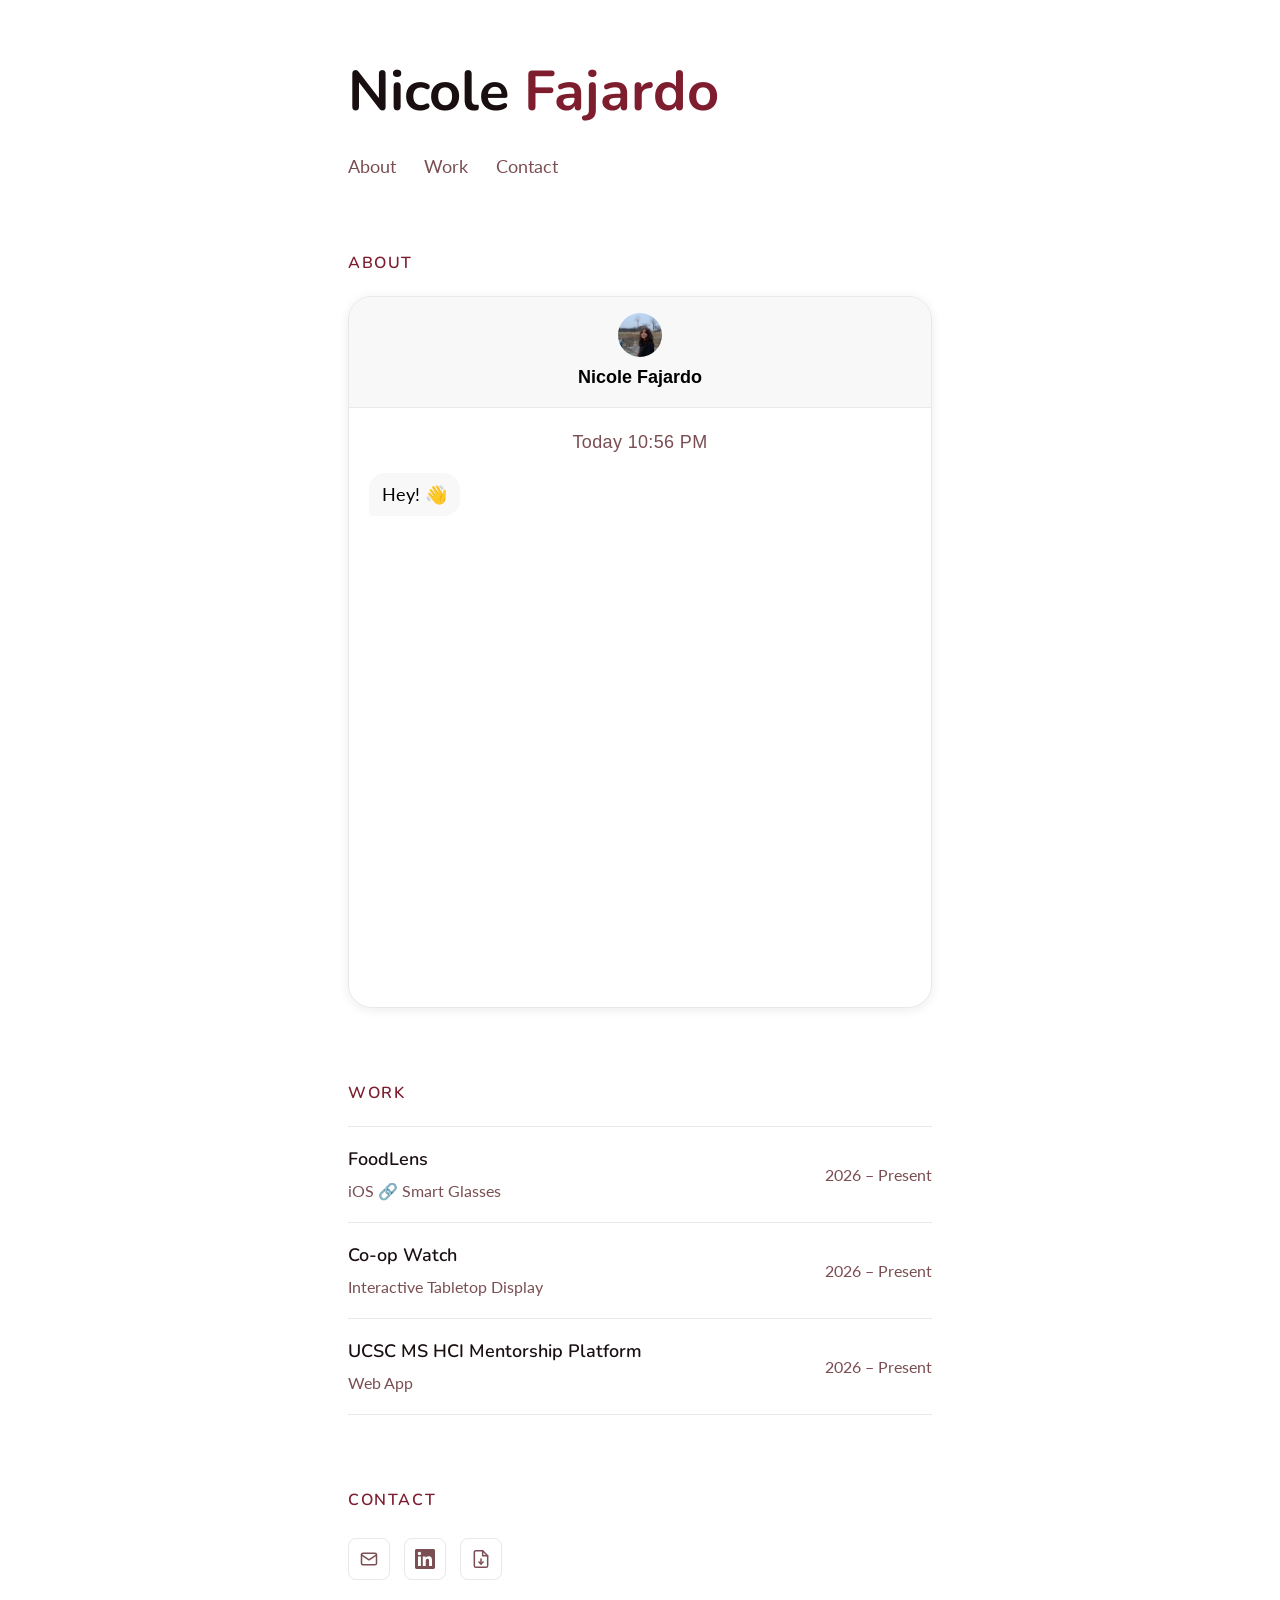
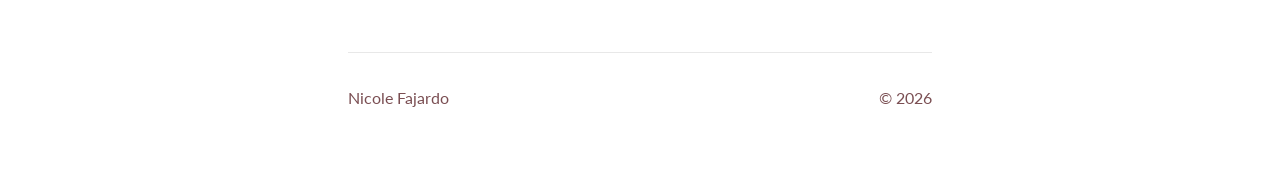
==== commit 3539b02a: "Replace hardcoded colors, font sizes and radii with design tokens; unify eyebrow labels Co-Authored-" ====
--- a/index.html
+++ b/index.html
@@ -1,13 +1,30 @@
 <!DOCTYPE html>
 <html lang="en">
 <head>
-<link rel="icon" type="image/png" href="images_hp/yeona.png">
 <meta charset="UTF-8">
 <meta name="viewport" content="width=device-width, initial-scale=1.0">
-<title>Nicole Fajardo</title>
+<title>Nicole Fajardo · Product Designer</title>
+<!-- seo:start (generate-case-pages.py rewrites this block for /foodlens, /co-op-watch, /mentorship-platform) -->
+<meta name="description" content="Product designer and HCI master's student at UC Santa Cruz, designing AI and wearable experiences. Ex-healthcare.">
+<link rel="canonical" href="https://fajitas.me/">
+<meta property="og:type" content="website">
+<meta property="og:site_name" content="Nicole Fajardo">
+<meta property="og:url" content="https://fajitas.me/">
+<meta property="og:title" content="Nicole Fajardo · Product Designer">
+<meta property="og:description" content="Designing AI and wearable experiences. FoodLens, Co-op Watch (SIGGRAPH Asia 2026), and more.">
+<meta property="og:image" content="https://fajitas.me/og-image.png">
+<meta property="og:image:width" content="1200">
+<meta property="og:image:height" content="630">
+<meta name="twitter:card" content="summary_large_image">
+<meta name="twitter:title" content="Nicole Fajardo · Product Designer">
+<meta name="twitter:description" content="Designing AI and wearable experiences. FoodLens, Co-op Watch (SIGGRAPH Asia 2026), and more.">
+<meta name="twitter:image" content="https://fajitas.me/og-image.png">
+<!-- seo:end -->
+<link rel="icon" type="image/png" href="favicon.png">
+<link rel="apple-touch-icon" href="apple-touch-icon.png">
 <meta name="color-scheme" content="light">
 <link href="https://fonts.googleapis.com/css2?family=Nunito:wght@400;600;700;800&family=Lato:ital,wght@0,300;0,400;0,700;1,300;1,400&display=swap" rel="stylesheet">
-<link rel="stylesheet" href="styles.css?v=20261030-22">
+<link rel="stylesheet" href="styles.css?v=20261118-4">
 </head>
 <body>
 <div class="cs-lightbox" id="cs-lightbox" onclick="closeLightbox()">
@@ -15,14 +32,14 @@
   <img id="cs-lightbox-img" src="" alt="">
   <video id="cs-lightbox-video" playsinline controls loop hidden onclick="event.stopPropagation()"></video>
 </div>
-<div class="cs-rules-modal" id="cs-rules-modal" onclick="closeRules()">
+<div class="cs-rules-modal" id="cs-rules-modal" hidden onclick="closeRules()">
   <div class="cs-rules-panel" onclick="event.stopPropagation()">
     <button class="cs-rules-close" onclick="closeRules()" aria-label="Close">×</button>
     <h3 class="cs-rules-title">How to Play</h3>
     <div class="cs-rules-body" id="cs-rules-body"></div>
   </div>
 </div>
-<div class="cs-preview-modal" id="cs-preview-modal" onclick="closePreview()">
+<div class="cs-preview-modal" id="cs-preview-modal" hidden onclick="closePreview()">
   <div class="cs-preview-panel" role="dialog" aria-modal="true" onclick="event.stopPropagation()">
     <button class="cs-rules-close" onclick="closePreview()" aria-label="Close">×</button>
     <div class="cs-preview-body" id="cs-preview-body"></div>
@@ -50,7 +67,7 @@
 
   <!-- ── ABOUT ── -->
   <section id="about" class="fade">
-    <p class="sec-label">About</p>
+    <p class="eyebrow sec-label">About</p>
     <div class="chat-window">
       <div class="chat-topbar">
         <div class="chat-avatar"><img src="images_hp/myself.png" style="width:100%;height:100%;object-fit:cover;border-radius:50%;"></div>
@@ -66,7 +83,7 @@
 
   <!-- ── WORK ── -->
   <section id="work" class="fade" style="transition-delay:.08s">
-    <p class="sec-label">Work</p>
+    <p class="eyebrow sec-label">Work</p>
     <div class="work-list">
 
       <div class="work-item" onclick="openPreview(0)">
@@ -78,7 +95,7 @@
         <div class="wi-tldr">
           <div class="wi-tldr-img"><img src="images_fl/hero.png" alt="FoodLens allergen-scan screen shown on a phone"></div>
           <div class="wi-tldr-top">
-            <div class="wi-tldr-label">TL;DR</div>
+            <div class="eyebrow wi-tldr-label">TL;DR</div>
             <span class="wi-tldr-tag">B2C</span>
           </div>
           <div class="wi-tldr-text">An allergy-checking, hands-free app that uses smart glasses to surface allergen info without pulling out your phone.</div>
@@ -94,7 +111,7 @@
         <div class="wi-tldr">
           <div class="wi-tldr-img"><img src="images_cw/mockup.jpg" alt="Co-op Watch prototype"></div>
           <div class="wi-tldr-top">
-            <div class="wi-tldr-label">TL;DR</div>
+            <div class="eyebrow wi-tldr-label">TL;DR</div>
             <span class="wi-tldr-tag">Research</span>
           </div>
           <div class="wi-tldr-text">A co-op surveillance tabletop game designed to spark discussion between players rather than one-way instructions.</div>
@@ -110,7 +127,7 @@
         <div class="wi-tldr">
           <div class="wi-tldr-img"><img src="images_mp/hero.png" alt="Mentorship Platform import screen shown across laptop, tablet, and phone"></div>
           <div class="wi-tldr-top">
-            <div class="wi-tldr-label">TL;DR</div>
+            <div class="eyebrow wi-tldr-label">TL;DR</div>
             <span class="wi-tldr-tag">B2B · EdTech</span>
           </div>
           <div class="wi-tldr-text">A platform that automates mentor–mentee matching for an HCI program while keeping a human review step.</div>
@@ -122,7 +139,7 @@
 
   <!-- ── CONTACT ── -->
   <section id="contact" class="fade" style="transition-delay:.16s">
-    <p class="sec-label">Contact</p>
+    <p class="eyebrow sec-label">Contact</p>
     <div class="contact-links">
       <a href="mailto:fajitas@berkeley.edu" aria-label="Email fajitas@berkeley.edu" title="fajitas@berkeley.edu">
         <svg viewBox="0 0 24 24" fill="none" stroke="currentColor" stroke-width="1.8" stroke-linecap="round" stroke-linejoin="round" aria-hidden="true"><rect x="3" y="5" width="18" height="14" rx="2"/><path d="m3 7 9 6 9-6"/></svg>
@@ -146,11 +163,11 @@
 
 
 <!-- ── CASE STUDY PAGE ── -->
-<div id="case-study">
+<div id="case-study" hidden>
   <div id="cs-progress"></div>
   <div class="cs-wrap">
     <button class="cs-back" onclick="closeCase()">← Back to work</button>
-    <p class="cs-label"></p>
+    <p class="eyebrow cs-label"></p>
     <h1 class="cs-title"></h1>
     <div class="cs-tags"></div>
     <div class="cs-hero-phones-wrap" id="cs-hero-phones-wrap"></div>
@@ -179,37 +196,37 @@
 
           <!-- INTRO -->
           <div id="cs-intro" class="cs-section cs-overview">
-            <h3>Overview</h3>
-            <div class="cs-section-sub" data-sub="intro">Work in progress</div>
+            <h3 class="eyebrow">Overview</h3>
+            <div class="cs-section-sub" data-sub="intro"></div>
             <p></p>
           </div>
 
           <!-- PROBLEM -->
           <div id="cs-problem" class="cs-section cs-problem">
-            <h3>Problem</h3>
-            <div class="cs-section-sub" data-sub="problem">Work in progress</div>
+            <h3 class="eyebrow">Problem</h3>
+            <div class="cs-section-sub" data-sub="problem"></div>
             <p></p>
             <div class="cs-problem-visual"></div>
             <div class="cs-hmw" style="display:none">
-              <span class="cs-hmw-label">How Might We</span>
+              <span class="eyebrow cs-hmw-label">How Might We</span>
               <p class="cs-hmw-text"></p>
             </div>
           </div>
 
           <!-- RESEARCH -->
           <div id="cs-research" class="cs-section cs-research">
-            <h3>Research</h3>
-            <div class="cs-section-sub" data-sub="research">Work in progress</div>
-            <p></p>
-            <div class="cs-insights-label">What I found</div>
+            <h3 class="eyebrow">Research</h3>
+            <div class="cs-section-sub" data-sub="research"></div>
+            <p></p>
+            <div class="eyebrow cs-insights-label">What I found</div>
             <div class="cs-insights"></div>
             <div class="cs-research-visual"></div>
           </div>
 
           <!-- IDEATION -->
           <div id="cs-ideation" class="cs-section">
-            <h3>Ideation</h3>
-            <div class="cs-section-sub" data-sub="ideation">Work in progress</div>
+            <h3 class="eyebrow">Ideation</h3>
+            <div class="cs-section-sub" data-sub="ideation"></div>
             <p class="cs-ideation-intro"></p>
             <div class="cs-idea-list"></div>
             <div class="cs-idea-trail"></div>
@@ -217,16 +234,16 @@
 
           <!-- SOLUTION -->
           <div id="cs-solution" class="cs-section cs-solution">
-            <h3>Final Designs</h3>
-            <div class="cs-section-sub" data-sub="solution">Work in progress</div>
+            <h3 class="eyebrow">Final Designs</h3>
+            <div class="cs-section-sub" data-sub="solution"></div>
             <p></p>
             <div class="cs-flows"></div>
           </div>
 
           <!-- REFLECTION -->
           <div id="cs-reflection" class="cs-section cs-reflection">
-            <h3>Outcomes</h3>
-            <div class="cs-section-sub" data-sub="reflection">Work in progress</div>
+            <h3 class="eyebrow">Outcomes</h3>
+            <div class="cs-section-sub" data-sub="reflection"></div>
             <p class="cs-reflection-text"></p>
             <div class="cs-takeaways"></div>
             <div class="cs-recognition"></div>
@@ -238,6 +255,6 @@
   </div><!-- /cs-wrap -->
 </div><!-- /case-study -->
 <button onclick="window.scrollTo({top:0,behavior:'smooth'})" id="back-to-top">↑</button>
-<script src="main.js?v=20261030-22"></script>
+<script src="main.js?v=20261118-4"></script>
 </body>
 </html>
--- a/styles.css
+++ b/styles.css
@@ -1,17 +1,25 @@
 *, *::before, *::after { box-sizing: border-box; margin: 0; padding: 0; }
 
 :root {
-  --bg: #FFFFFF;
-  --bg2: #F8F8F8;
-  --ink: #1A0F10;
-  --ink2: #5A3338;
-  --ink3: #7A4E52;
-  --muted: #7A4E52;
-  --rule: #E8E8E8;
-  --accent: #7D1D2E;
-  --accent2: #9E3A4E;
-  --yellow: #F2C4B0;
-  --white: #FFFFFF;
+  /* color */
+  --accent: #7D1D2E;  --accent2: #9E3A4E;  --accent-tint: #F9EEED;
+  --ink: #1A0F10;     --ink2: #5A3338;     --ink3: #7A4E52;
+  --bg: #FFFFFF;      --bg2: #F8F8F8;      --rule: #E8E8E8;
+  /* type */
+  --fs-xs: 14px; --fs-sm: 16px; --fs-body: 18px;
+  --fs-h3: 24px; --fs-h2: 32px; --fs-h1: 56px;
+  /* radius */
+  --r-sm: 8px; --r-md: 16px; --r-lg: 24px; --r-pill: 999px;
+}
+
+/* one label style for every small uppercase heading */
+.eyebrow {
+  font-family: 'Nunito', sans-serif;
+  font-size: var(--fs-sm);
+  font-weight: 600;
+  letter-spacing: .1em;
+  text-transform: uppercase;
+  color: var(--accent);
 }
 
 html {
@@ -23,7 +31,7 @@
   background: var(--bg);
   color: var(--ink);
   font-family: 'Lato', sans-serif;
-  font-size: 16px;
+  font-size: var(--fs-sm);
   line-height: 1.65;
   -webkit-font-smoothing: antialiased;
 }
@@ -52,7 +60,7 @@
 
 .header-name {
   font-family: 'Nunito', sans-serif;
-  font-size: clamp(36px, 7vw, 56px);
+  font-size: clamp(36px, 7vw, var(--fs-h1));
   font-weight: 700;
   line-height: 1.0;
   letter-spacing: 0px;
@@ -66,14 +74,14 @@
 
 
 .header-role {
-  font-size: 16px;
-  color: var(--muted);
+  font-size: var(--fs-sm);
+  color: var(--ink3);
   font-weight: 400;
   margin-top: 10px;
   line-height: 1.5;
 }
 .header-role a {
-  color: var(--muted);
+  color: var(--ink3);
   text-decoration: underline;
   text-underline-offset: 3px;
   text-decoration-color: var(--rule);
@@ -86,12 +94,12 @@
   align-items: center;
   gap: 7px;
   font-family: 'Lato', sans-serif;
-  font-size: 16px;
+  font-size: var(--fs-sm);
   font-weight: 600;
   color: #1a9e5c;
   background: #E6F9F0;
   padding: 5px 14px;
-  border-radius: 99px;
+  border-radius: var(--r-pill);
   margin-top: 16px;
 }
 .avail-dot {
@@ -117,9 +125,9 @@
 }
 nav a {
   display: inline-block;
-  font-size: 17px;
+  font-size: var(--fs-body);
   font-weight: 400;
-  color: var(--muted);
+  color: var(--ink3);
   text-decoration: none;
   transition: color .12s, transform .35s cubic-bezier(.34, 1.56, .64, 1);
 }
@@ -129,27 +137,21 @@
 section { margin-bottom: 72px; }
 
 .sec-label {
-  font-family: 'Nunito', sans-serif;
-  font-size: 16px;
-  font-weight: 600;
-  letter-spacing: .12em;
-  text-transform: uppercase;
-  color: var(--accent);
   margin-bottom: 20px;
 }
 
 /* ── ABOUT ── */
 .about-text {
   font-family: 'Nunito', sans-serif;
-  font-size: clamp(18px, 3vw, 22px);
+  font-size: clamp(var(--fs-body), 3vw, var(--fs-h3));
   font-weight: 600;
   line-height: 1.5;
   color: var(--ink);
 }
 .about-body {
   margin-top: 20px;
-  font-size: 16px;
-  color: var(--muted);
+  font-size: var(--fs-sm);
+  color: var(--ink3);
   line-height: 1.8;
   font-family: 'Lato', sans-serif;
   font-style: normal;
@@ -169,16 +171,16 @@
 }
 .tool {
   font-family: 'Nunito', sans-serif;
-  font-size: 16px;
+  font-size: var(--fs-sm);
   font-weight: 600;
   color: var(--accent);
   border: 2px solid var(--rule);
-  border-radius: 99px;
+  border-radius: var(--r-pill);
   padding: 3px 14px;
   background: var(--bg2);
   transition: background .15s, border-color .15s;
 }
-.tool:hover { background: var(--yellow); border-color: var(--yellow); color: var(--ink); }
+.tool:hover { background: var(--accent-tint); border-color: var(--accent-tint); color: var(--ink); }
 
 .work-list { display: flex; flex-direction: column; overflow: visible; }
 
@@ -208,9 +210,9 @@
   right: -8px;
   top: 50%;
   transform: translateY(-50%) translateY(6px);
-  background: #fff;
+  background: var(--bg);
   border: 1px solid var(--rule);
-  border-radius: 16px;
+  border-radius: var(--r-md);
   padding: 20px 22px;
   width: min(360px, calc(100vw - 40px));
   box-shadow: 0 14px 40px rgba(0,0,0,.16);
@@ -230,7 +232,7 @@
 .wi-tldr-img {
   width: 100%;
   height: 210px;
-  border-radius: 12px;
+  border-radius: var(--r-sm);
   margin-bottom: 14px;
   background-size: cover;
   background-position: center;
@@ -253,28 +255,22 @@
   gap: 10px;
   margin-bottom: 5px;
 }
-.wi-tldr-label {
-  font-size: 16px;
-  font-weight: 600;
-  letter-spacing: .08em;
-  text-transform: uppercase;
-  color: var(--accent2);
-}
+
 .wi-tldr-tag {
   font-family: 'Lato', sans-serif;
-  font-size: 14px;
+  font-size: var(--fs-xs);
   font-weight: 700;
   letter-spacing: .04em;
   text-transform: uppercase;
-  color: var(--muted);
+  color: var(--ink3);
   background: var(--rule);
   padding: 3px 9px;
-  border-radius: 99px;
+  border-radius: var(--r-pill);
   white-space: nowrap;
   flex-shrink: 0;
 }
 .wi-tldr-text {
-  font-size: 16px;
+  font-size: var(--fs-sm);
   color: var(--ink2);
   line-height: 1.6;
 }
@@ -282,7 +278,7 @@
 .wi-left { flex: 1; min-width: 0; }
 .wi-name {
   font-family: 'Nunito', sans-serif;
-  font-size: clamp(16px, 2.5vw, 19px);
+  font-size: clamp(var(--fs-sm), 2.5vw, var(--fs-body));
   font-weight: 600;
   color: var(--ink);
   display: block;
@@ -302,19 +298,19 @@
   width: 3px;
   height: 60%;
   background: var(--accent);
-  border-radius: 99px;
+  border-radius: var(--r-pill);
   transition: transform .2s ease;
 }
 .work-item:hover::before { transform: translateY(-50%) scaleY(1); }
 .wi-meta {
-  font-size: 16px;
-  color: var(--muted);
+  font-size: var(--fs-sm);
+  color: var(--ink3);
   margin-top: 3px;
   display: block;
 }
 .wi-right {
-  font-size: 16px;
-  color: var(--muted);
+  font-size: var(--fs-sm);
+  color: var(--ink3);
   white-space: nowrap;
   flex-shrink: 0;
 }
@@ -322,11 +318,11 @@
 .wip-badge {
   display: inline-block;
   font-family: 'Nunito', sans-serif;
-  font-size: 16px;
+  font-size: var(--fs-sm);
   font-weight: 700;
   color: var(--accent2);
-  background: #FFF0F5;
-  border-radius: 99px;
+  background: var(--accent-tint);
+  border-radius: var(--r-pill);
   padding: 1px 9px;
   margin-left: 8px;
   vertical-align: middle;
@@ -346,16 +342,16 @@
   justify-content: center;
   width: 42px;
   height: 42px;
-  border-radius: 10px;
+  border-radius: var(--r-sm);
   border: 1px solid var(--rule);
-  color: var(--muted);
+  color: var(--ink3);
   text-decoration: none;
   transition: color .12s, border-color .12s, background-color .12s;
 }
 .contact-links a svg { width: 20px; height: 20px; display: block; }
 .contact-links a:hover {
   color: var(--ink);
-  border-color: var(--muted);
+  border-color: var(--ink3);
   background: var(--bg2);
 }
 
@@ -366,8 +362,8 @@
   display: flex;
   align-items: center;
   justify-content: space-between;
-  font-size: 16px;
-  color: var(--muted);
+  font-size: var(--fs-sm);
+  color: var(--ink3);
 }
 
 /* ── FADE IN staggered per child ── */
@@ -380,15 +376,15 @@
 .wi-name { display: block; }
 /* ── iMESSAGE iOS STYLE ── */
 .chat-window {
-  background: #FFFFFF;
-  border-radius: 22px;
-  border: 1px solid #E5E5EA;
+  background: var(--bg);
+  border-radius: var(--r-lg);
+  border: 1px solid var(--rule);
   overflow: hidden;
   box-shadow: 0 2px 12px rgba(0,0,0,.08);
 }
 .chat-topbar {
-  background: #F9F9F9;
-  border-bottom: 1px solid #E5E5EA;
+  background: var(--bg2);
+  border-bottom: 1px solid var(--rule);
   padding: 16px 16px 14px;
   display: flex;
   flex-direction: column;
@@ -398,21 +394,21 @@
 .chat-avatar {
   width: 44px; height: 44px;
   border-radius: 50%;
-  background: #FFFFFF;
+  background: var(--bg);
   display: flex; align-items: center; justify-content: center;
   font-size: 22px;
   flex-shrink: 0;
 }
 .chat-contact {
-  font-size: 18px;
+  font-size: var(--fs-body);
   font-weight: 600;
   color: #000;
   font-family: -apple-system, 'SF Pro Text', sans-serif;
   text-align: center;
 }
 .chat-contact-sub {
-  font-size: 18px;
-  color: #6B6B70;
+  font-size: var(--fs-body);
+  color: var(--ink3);
   font-family: -apple-system, 'SF Pro Text', sans-serif;
   text-align: center;
 }
@@ -421,7 +417,7 @@
   flex-direction: column;
   gap: 8px;
   padding: 20px 16px 24px;
-  background: #FFFFFF;
+  background: var(--bg);
   position: relative;
 }
 .bubble {
@@ -430,10 +426,10 @@
   background: var(--bg2);
   color: #000000;
   font-family: -apple-system, 'SF Pro Text', 'Lato', sans-serif;
-  font-size: 18px;
+  font-size: var(--fs-body);
   line-height: 1.4;
   padding: 9px 13px;
-  border-radius: 18px 18px 18px 4px;
+  border-radius: var(--r-md) var(--r-md) var(--r-md) 4px;
   opacity: 0;
   transform: translateY(6px) scale(.97);
   animation: bubblePop .22s cubic-bezier(.34,1.56,.64,1) forwards;
@@ -462,17 +458,17 @@
 /* first bubble iMessage blue */
 .bubble:first-child {
   background: #007AFF;
-  color: #FFFFFF;
+  color: var(--bg);
   font-family: -apple-system, 'SF Pro Text', 'Lato', sans-serif;
-  font-size: 18px;
+  font-size: var(--fs-body);
   font-weight: 400;
-  border-radius: 18px 18px 18px 4px;
+  border-radius: var(--r-md) var(--r-md) var(--r-md) 4px;
 }
 /* timestamp above first bubble */
 .chat-timestamp {
   text-align: center;
-  font-size: 18px;
-  color: #6B6B70;
+  font-size: var(--fs-body);
+  color: var(--ink3);
   font-family: -apple-system, 'SF Pro Text', sans-serif;
   margin-bottom: 8px;
   letter-spacing: .02em;
@@ -484,7 +480,7 @@
   padding: 10px 14px;
   width: 52px;
   background: var(--bg2);
-  border-radius: 18px 18px 18px 4px;
+  border-radius: var(--r-md) var(--r-md) var(--r-md) 4px;
   margin-left: 4px;
   opacity: 0;
   animation: bubblePop .22s cubic-bezier(.34,1.56,.64,1) forwards;
@@ -509,7 +505,7 @@
 .gp-bubble {
   max-width: 88%;
   align-self: flex-start;
-  border-radius: 18px 18px 18px 4px;
+  border-radius: var(--r-md) var(--r-md) var(--r-md) 4px;
   overflow: hidden;
   background: var(--bg2);
   margin-left: 4px;
@@ -517,10 +513,10 @@
   transform: translateY(6px) scale(.97);
   animation: bubblePop .22s cubic-bezier(.34,1.56,.64,1) forwards;
   cursor: default;
-  border: 1px solid #E5E5EA;
+  border: 1px solid var(--rule);
 }
 .gp-header {
-  background: linear-gradient(135deg, #7D1D2E 0%, #C4566A 100%);
+  background: linear-gradient(135deg, var(--accent) 0%, #C4566A 100%);
   padding: 12px 16px 10px;
   display: flex;
   align-items: center;
@@ -528,11 +524,11 @@
 }
 .gp-icon {
   width: 34px; height: 34px;
-  background: #F9F9F9;
+  background: var(--bg2);
   border-radius: 50%;
   overflow: hidden;
   display: flex; align-items: center; justify-content: center;
-  font-size: 18px;
+  font-size: var(--fs-body);
   flex-shrink: 0;
 }
 .gp-meta {
@@ -542,18 +538,18 @@
   color: white;
   font-family: 'Nunito', sans-serif; 
   font-weight: 600; 
-  font-size: 16px; 
+  font-size: var(--fs-sm); 
   line-height: 1.2; 
 }
 .gp-sub { 
-  color: rgba(255,255,255,1); 
+  color: var(--bg); 
   font-family: 'Lato', sans-serif; 
-  font-size: 18px; 
+  font-size: var(--fs-body); 
   margin-top: 1px; 
 }
 .gp-body { 
   padding: 16px; 
-  background: #ffffff; 
+  background: var(--bg); 
 }
 
 /* cup game */
@@ -562,7 +558,7 @@
   height: 80px;
   width: 228px;
   margin: 0 auto 14px;
-  background: #ffffff;
+  background: var(--bg);
   padding-top: 4px;
   overflow: hidden;
 }
@@ -571,11 +567,11 @@
   position: absolute;
   top: 8px;
   cursor: pointer;
-  border-radius: 18px;
+  border-radius: var(--r-md);
   display: flex; align-items: center; justify-content: center;
-  font-size: 32px;
+  font-size: var(--fs-h2);
   user-select: none;
-  background: #F9EEED;
+  background: var(--accent-tint);
   z-index: 2;
 }
 .cup:hover { transform: translateY(-4px); }
@@ -594,7 +590,7 @@
 .gp-status {
   text-align: center;
   font-family: 'Nunito', sans-serif;
-  font-size: 18px;
+  font-size: var(--fs-body);
   font-weight: 800;
   color: var(--ink3);
   min-height: 20px;
@@ -617,8 +613,8 @@
   opacity: 0;
   z-index: 3;
   transition: opacity .2s ease;
-  background: rgba(255,255,255,.7);
-  border-radius: 12px;
+  background: color-mix(in srgb, var(--bg) 70%, transparent);
+  border-radius: var(--r-sm);
   backdrop-filter: blur(2px);
 }
 .gp-play-wrap.visible {
@@ -644,13 +640,13 @@
   display: block;
   width: 100%;
   margin-top: 12px;
-  background: #F9EEED;
+  background: var(--accent-tint);
   color: var(--ink);
   font-family: 'Nunito', sans-serif;
-  font-size: 18px;
+  font-size: var(--fs-body);
   font-weight: 800;
   border: none;
-  border-radius: 99px;
+  border-radius: var(--r-pill);
   padding: 11px;
   cursor: pointer;
   transition: opacity .15s, transform .15s;
@@ -663,7 +659,7 @@
 #case-study {
   position: fixed;
   inset: 0;
-  background: #ffffff;
+  background: var(--bg);
   z-index: 200;
   overflow-x: hidden;
   overflow-y: auto;
@@ -719,9 +715,9 @@
 .cs-sidenav a {
   display: block;
   font-family: 'Lato', sans-serif;
-  font-size: 16px;
+  font-size: var(--fs-sm);
   font-weight: 400;
-  color: var(--muted);
+  color: var(--ink3);
   text-decoration: none;
   padding: 7px 0 7px 16px;
   border-left: 2px solid var(--rule);
@@ -750,7 +746,7 @@
   display: inline-flex;
   align-items: center;
   gap: 8px;
-  font-size: 18px;
+  font-size: var(--fs-body);
   font-weight: 600;
   color: var(--ink2);
   text-decoration: none;
@@ -765,7 +761,7 @@
 /* ── HERO ── */
 .cs-hero {
   height: 360px;
-  border-radius: 24px;
+  border-radius: var(--r-lg);
   display: flex;
   align-items: center;
   justify-content: center;
@@ -776,7 +772,7 @@
   position: relative;
   overflow: hidden;
   transition: box-shadow .3s;
-  box-shadow: 0 4px 32px rgba(125,29,46,.08);
+  box-shadow: 0 4px 32px color-mix(in srgb, var(--accent) 8%, transparent);
   background: #f0f4f8 !important;
 }
 .cs-hero.cs-hero--phones {
@@ -790,20 +786,20 @@
   display: inline-flex;
   align-items: center;
   font-family: 'Nunito', sans-serif;
-  font-size: 18px;
+  font-size: var(--fs-body);
   font-weight: 700;
   letter-spacing: .02em;
   color: var(--ink);
-  background: rgba(255, 255, 255, .85);
+  background: color-mix(in srgb, var(--bg) 85%, transparent);
   -webkit-backdrop-filter: blur(6px);
   backdrop-filter: blur(6px);
   border: 1px solid var(--rule);
-  border-radius: 99px;
+  border-radius: var(--r-pill);
   padding: 6px 14px;
   cursor: default;
   transition: background .2s ease;
 }
-.cs-hero-timeline:hover { background: rgba(255, 255, 255, .96); }
+.cs-hero-timeline:hover { background: color-mix(in srgb, var(--bg) 96%, transparent); }
 .cs-hero-timeline .tl-seg {
   display: grid;
   grid-template-columns: 1fr;
@@ -831,8 +827,8 @@
 .cs-hero-phones-bg {
   overflow: visible;
   background: var(--bg2);
-  border-radius: 24px;
-  box-shadow: 0 4px 32px rgba(125,29,46,.08);
+  border-radius: var(--r-lg);
+  box-shadow: 0 4px 32px color-mix(in srgb, var(--accent) 8%, transparent);
   padding: 32px 80px;
   display: flex;
   align-items: center;
@@ -842,7 +838,7 @@
 .cs-hero-phones-bg img {
   height: 260px;
   width: auto;
-  border-radius: 20px;
+  border-radius: var(--r-lg);
   object-fit: contain;
   box-shadow: 0 12px 32px rgba(0,0,0,.16);
   display: block;
@@ -891,9 +887,9 @@
   content: '';
   position: absolute;
   inset: 0;
-  border-radius: 24px;
+  border-radius: var(--r-lg);
   background: var(--bg2);
-  box-shadow: 0 4px 32px rgba(125,29,46,.08);
+  box-shadow: 0 4px 32px color-mix(in srgb, var(--accent) 8%, transparent);
   z-index: 0;
 }
 
@@ -923,7 +919,7 @@
   content: '';
   position: absolute;
   inset: 0;
-  background: linear-gradient(160deg, rgba(255,255,255,.18) 0%, transparent 60%);
+  background: linear-gradient(160deg, color-mix(in srgb, var(--bg) 18%, transparent) 0%, transparent 60%);
   border-radius: inherit;
   pointer-events: none;
 }
@@ -942,18 +938,13 @@
 }
 
 .cs-label {
-  font-size: 18px;
-  font-weight: 700;
-  letter-spacing: .14em;
-  text-transform: uppercase;
-  color: var(--accent);
   margin-bottom: 10px;
   opacity: 1;
 }
 
 .cs-title {
   font-family: 'Nunito', sans-serif;
-  font-size: clamp(32px, 5vw, 52px);
+  font-size: clamp(32px, 5vw, var(--fs-h1));
   font-weight: 700;
   color: var(--ink);
   line-height: 1.05;
@@ -968,21 +959,21 @@
   margin-bottom: 40px;
 }
 .cs-tags span {
-  font-size: 18px;
+  font-size: var(--fs-body);
   font-weight: 600;
   color: var(--accent);
   background: var(--bg2);
-  border-radius: 99px;
+  border-radius: var(--r-pill);
   padding: 5px 14px;
   border: 1px solid var(--rule);
   transition: background .15s, transform .15s, box-shadow .15s;
   cursor: default;
 }
 .cs-tags span:hover {
-  background: var(--yellow);
-  border-color: var(--yellow);
+  background: var(--accent-tint);
+  border-color: var(--accent-tint);
   transform: translateY(-2px);
-  box-shadow: 0 4px 10px rgba(125,29,46,.1);
+  box-shadow: 0 4px 10px color-mix(in srgb, var(--accent) 10%, transparent);
 }
 
 /* ── META ROW ── */
@@ -996,17 +987,11 @@
   margin: 0;
 }
 .cs-fact dt {
-  font-family: 'Nunito', sans-serif;
-  font-size: 18px;
-  font-weight: 600;
-  letter-spacing: .1em;
-  text-transform: uppercase;
-  color: var(--accent);
   margin-bottom: 8px;
 }
 .cs-fact dd {
   margin: 0;
-  font-size: 18px;
+  font-size: var(--fs-body);
   line-height: 1.5;
   color: var(--ink);
 }
@@ -1027,12 +1012,12 @@
   gap: 8px;
 }
 .cs-fact-tools li {
-  font-size: 18px;
+  font-size: var(--fs-body);
   font-weight: 600;
   color: var(--accent);
   background: var(--bg2);
   border: 1px solid var(--rule);
-  border-radius: 99px;
+  border-radius: var(--r-pill);
   padding: 4px 12px;
 }
 @media (max-width: 640px) {
@@ -1066,17 +1051,11 @@
 .cs-facts-section + #cs-intro { padding-top: 24px; }
 
 .cs-section h3 {
-  font-family: 'Nunito', sans-serif;
-  font-size: 18px;
-  font-weight: 600;
-  letter-spacing: .1em;
-  text-transform: uppercase;
-  color: var(--accent);
   margin-bottom: 12px;
 }
 .cs-section-sub {
   font-family: 'Lato', sans-serif;
-  font-size: 32px;
+  font-size: var(--fs-h2);
   font-weight: 700;
   line-height: 1.2;
   letter-spacing: -0.5px;
@@ -1086,7 +1065,7 @@
 .cs-section-sub:empty { display: none; }
 
 .cs-section p {
-  font-size: 18px;
+  font-size: var(--fs-body);
   color: var(--ink2);
   line-height: 1.85;
 }
@@ -1096,7 +1075,7 @@
    sub-sections; tighten the gap to the section right after it so the two
    read as one group instead of two unrelated sections */
 .cs-experience-header + .cs-section { padding-top: 12px; }
-.cs-experience-stub { font-style: italic; color: var(--muted); }
+.cs-experience-stub { font-style: italic; color: var(--ink3); }
 /* same red-to-pink gradient text as the SIGGRAPH recognition callout */
 .cs-experience-header h3 {
   background: linear-gradient(90deg, var(--accent) 0%, #E33554 100%);
@@ -1184,7 +1163,7 @@
 }
 .cs-stat {
   background: var(--bg2);
-  border-radius: 20px;
+  border-radius: var(--r-lg);
   padding: 24px 20px 20px;
   text-align: left;
   border: 1px solid var(--rule);
@@ -1201,7 +1180,7 @@
 }
 .cs-stat-team-names {
   font-family: 'Nunito', sans-serif;
-  font-size: 18px;
+  font-size: var(--fs-body);
   font-weight: 600;
   letter-spacing: .1em;
   text-transform: uppercase;
@@ -1212,7 +1191,7 @@
 }
 .cs-stat-num {
   font-family: 'Nunito', sans-serif;
-  font-size: 18px;
+  font-size: var(--fs-body);
   font-weight: 800;
   letter-spacing: .1em;
   text-transform: uppercase;
@@ -1223,11 +1202,11 @@
 }
 .cs-stat-lbl {
   font-family: 'Nunito', sans-serif;
-  font-size: 18px;
+  font-size: var(--fs-body);
   font-weight: 400;
   letter-spacing: .08em;
   text-transform: uppercase;
-  color: var(--muted);
+  color: var(--ink3);
   line-height: 1.4;
 }
 
@@ -1247,7 +1226,7 @@
 .cs-hero-phone {
   height: 300px;
   width: auto;
-  border-radius: 22px;
+  border-radius: var(--r-lg);
   object-fit: contain;
   box-shadow: 0 12px 32px rgba(0,0,0,.18);
   cursor: pointer;
@@ -1296,7 +1275,7 @@
   max-width: 90vw;
   max-height: 90vh;
   object-fit: contain;
-  border-radius: 12px;
+  border-radius: var(--r-sm);
   box-shadow: 0 24px 80px rgba(0,0,0,.5);
   transform: scale(.95);
   transition: transform .2s ease;
@@ -1314,8 +1293,8 @@
 .cs-lightbox-close {
   position: absolute;
   top: 20px; right: 24px;
-  color: #fff;
-  font-size: 32px;
+  color: var(--bg);
+  font-size: var(--fs-h2);
   cursor: pointer;
   opacity: .7;
   transition: opacity .15s;
@@ -1328,10 +1307,10 @@
 /* ── SOLUTION VIDEO + RULES ── */
 .cs-video-wrap {
   position: relative;
-  border-radius: 16px;
+  border-radius: var(--r-md);
   overflow: hidden;
   background: #000;
-  box-shadow: 0 4px 32px rgba(125, 29, 46, .08);
+  box-shadow: 0 4px 32px color-mix(in srgb, var(--accent) 8%, transparent);
   line-height: 0;
 }
 .cs-video { width: 100%; display: block; }
@@ -1343,15 +1322,15 @@
   display: inline-flex;
   align-items: center;
   font-family: 'Nunito', sans-serif;
-  font-size: 16px;
+  font-size: var(--fs-sm);
   font-weight: 800;
   letter-spacing: .08em;
   text-transform: uppercase;
   color: var(--ink);
-  background: rgba(255, 255, 255, .88);
+  background: color-mix(in srgb, var(--bg) 88%, transparent);
   -webkit-backdrop-filter: blur(6px);
   backdrop-filter: blur(6px);
-  border-radius: 99px;
+  border-radius: var(--r-pill);
   padding: 6px 14px;
   line-height: 1;
   pointer-events: none;
@@ -1364,19 +1343,19 @@
   justify-content: center;
   gap: 8px;
   font-family: 'Nunito', sans-serif;
-  font-size: 18px;
+  font-size: var(--fs-body);
   font-weight: 700;
   color: var(--accent);
   background: var(--bg2);
   border: 1px solid var(--rule);
-  border-radius: 99px;
+  border-radius: var(--r-pill);
   padding: 9px 18px;
   cursor: pointer;
   transition: background .15s, border-color .15s, transform .15s;
 }
 .cs-rules-btn:hover {
-  background: var(--yellow);
-  border-color: var(--yellow);
+  background: var(--accent-tint);
+  border-color: var(--accent-tint);
   color: var(--ink);
   transform: translateY(-1px);
 }
@@ -1389,7 +1368,7 @@
   align-items: center;
   justify-content: center;
   padding: 24px;
-  background: rgba(26, 15, 16, .55);
+  background: color-mix(in srgb, var(--ink) 55%, transparent);
   -webkit-backdrop-filter: blur(4px);
   backdrop-filter: blur(4px);
 }
@@ -1400,8 +1379,8 @@
   max-width: 520px;
   max-height: 80vh;
   overflow-y: auto;
-  background: #fff;
-  border-radius: 20px;
+  background: var(--bg);
+  border-radius: var(--r-lg);
   padding: 32px 32px 28px;
   box-shadow: 0 24px 80px rgba(0, 0, 0, .3);
 }
@@ -1425,16 +1404,10 @@
 .cs-rules-sec { margin-bottom: 22px; }
 .cs-rules-sec:last-child { margin-bottom: 0; }
 .cs-rules-sec h4 {
-  font-family: 'Nunito', sans-serif;
-  font-size: 16px;
-  font-weight: 600;
-  letter-spacing: .08em;
-  text-transform: uppercase;
-  color: var(--accent);
   margin: 0 0 10px;
 }
 .cs-rules-sec p {
-  font-size: 16px;
+  font-size: var(--fs-sm);
   line-height: 1.6;
   color: var(--ink2);
   margin: 0;
@@ -1452,7 +1425,7 @@
   counter-increment: rstep;
   position: relative;
   padding-left: 34px;
-  font-size: 16px;
+  font-size: var(--fs-sm);
   line-height: 1.55;
   color: var(--ink2);
 }
@@ -1467,10 +1440,10 @@
   align-items: center;
   justify-content: center;
   background: var(--accent);
-  color: #fff;
+  color: var(--bg);
   border-radius: 50%;
   font-family: 'Nunito', sans-serif;
-  font-size: 14px;
+  font-size: var(--fs-xs);
   font-weight: 800;
 }
 .cs-rules-plain {
@@ -1484,7 +1457,7 @@
 .cs-rules-plain li {
   position: relative;
   padding-left: 20px;
-  font-size: 16px;
+  font-size: var(--fs-sm);
   line-height: 1.55;
   color: var(--ink2);
 }
@@ -1503,7 +1476,7 @@
 }
 .cs-rules-lose-line {
   margin: 0;
-  font-size: 16px;
+  font-size: var(--fs-sm);
   line-height: 1.6;
   color: var(--ink2);
 }
@@ -1513,11 +1486,11 @@
   gap: 16px;
   margin: 28px 0;
   font-family: 'Nunito', sans-serif;
-  font-size: 14px;
+  font-size: var(--fs-xs);
   font-weight: 800;
   letter-spacing: .12em;
   text-transform: uppercase;
-  color: var(--muted);
+  color: var(--ink3);
 }
 .cs-rules-or::before,
 .cs-rules-or::after {
@@ -1535,7 +1508,7 @@
 }
 .cs-rules-pgbtn {
   font-family: 'Nunito', sans-serif;
-  font-size: 14px;
+  font-size: var(--fs-xs);
   font-weight: 800;
   letter-spacing: .08em;
   text-transform: uppercase;
@@ -1550,10 +1523,10 @@
 .cs-rules-pgbtn:disabled { color: var(--rule); cursor: default; }
 .cs-rules-pgcount {
   font-family: 'Nunito', sans-serif;
-  font-size: 14px;
+  font-size: var(--fs-xs);
   font-weight: 800;
   letter-spacing: .08em;
-  color: var(--muted);
+  color: var(--ink3);
   text-align: center;
 }
 .cs-carousel-track img {
@@ -1562,7 +1535,7 @@
 
 .cs-img-placeholder {
   width: 100%;
-  border-radius: 16px;
+  border-radius: var(--r-md);
   background: var(--bg2);
   border: 2px dashed var(--rule);
   display: flex;
@@ -1571,7 +1544,7 @@
   justify-content: center;
   gap: 10px;
   color: var(--ink3);
-  font-size: 18px;
+  font-size: var(--fs-body);
   font-weight: 600;
   letter-spacing: .04em;
   text-transform: uppercase;
@@ -1582,7 +1555,7 @@
 }
 .cs-img-placeholder:hover {
   border-color: var(--accent2);
-  background: #fdf0f2;
+  background: var(--accent-tint);
   transform: scale(1.005);
 }
 .cs-img-placeholder .ph-icon {
@@ -1590,14 +1563,14 @@
   opacity: .5;
 }
 .cs-img-placeholder .ph-label {
-  font-size: 18px;
-  color: var(--muted);
+  font-size: var(--fs-body);
+  color: var(--ink3);
   font-weight: 600;
   letter-spacing: .08em;
   text-transform: uppercase;
 }
 .cs-img-placeholder .ph-sub {
-  font-size: 18px;
+  font-size: var(--fs-body);
   color: var(--ink3);
   font-weight: 400;
   text-transform: none;
@@ -1622,7 +1595,7 @@
 }
 .cs-callout-problem {
   font-family: 'Nunito', sans-serif;
-  font-size: 18px;
+  font-size: var(--fs-body);
   font-weight: 600;
   color: var(--ink2);
   line-height: 1.6;
@@ -1632,12 +1605,6 @@
 /* ── RESEARCH ── */
 .cs-insights-label {
   margin-top: 24px;
-  font-family: 'Nunito', sans-serif;
-  font-size: 18px;
-  font-weight: 600;
-  letter-spacing: .1em;
-  text-transform: uppercase;
-  color: var(--accent);
 }
 .cs-insights {
   margin-top: 10px;
@@ -1658,14 +1625,14 @@
   flex-shrink: 0;
   min-width: 20px;
   padding-top: 1px;
-  font-size: 18px;
+  font-size: var(--fs-body);
   line-height: 1.5;
   color: var(--accent);
 }
 .cs-insight-body { flex: 1; min-width: 0; }
 .cs-insight-q {
   font-family: 'Nunito', sans-serif;
-  font-size: 18px;
+  font-size: var(--fs-body);
   font-weight: 600;
   text-transform: uppercase;
   letter-spacing: .1em;
@@ -1673,7 +1640,7 @@
   line-height: 1.5;
 }
 .cs-insight-a {
-  font-size: 18px;
+  font-size: var(--fs-body);
   color: var(--ink2);
   line-height: 1.6;
   margin-top: 4px;
@@ -1693,11 +1660,11 @@
   bottom: 10px;
   right: 10px;
   padding: 6px 12px;
-  border-radius: 999px;
-  background: rgba(26, 15, 16, .72);
+  border-radius: var(--r-pill);
+  background: color-mix(in srgb, var(--ink) 72%, transparent);
   backdrop-filter: blur(2px);
-  color: #fff;
-  font-size: 18px;
+  color: var(--bg);
+  font-size: var(--fs-body);
   line-height: 1.3;
   width: fit-content;
   max-width: calc(100% - 20px);
@@ -1723,13 +1690,13 @@
   border: none;
   background: none;
   cursor: zoom-in;
-  border-radius: 12px;
+  border-radius: var(--r-sm);
   overflow: hidden;
 }
 .cs-rfig-btn img {
   width: 100%;
   display: block;
-  border-radius: 12px;
+  border-radius: var(--r-sm);
 }
 .cs-rfig-zoom {
   position: absolute;
@@ -1740,10 +1707,10 @@
   display: flex;
   align-items: center;
   justify-content: center;
-  border-radius: 8px;
-  background: rgba(26, 15, 16, .6);
-  color: #fff;
-  font-size: 18px;
+  border-radius: var(--r-sm);
+  background: color-mix(in srgb, var(--ink) 60%, transparent);
+  color: var(--bg);
+  font-size: var(--fs-body);
   opacity: 0;
   transition: opacity .15s ease;
 }
@@ -1760,7 +1727,7 @@
   width: 100%;
   aspect-ratio: 4 / 3;
   background: var(--bg2);
-  border-radius: 12px;
+  border-radius: var(--r-sm);
   font-size: 30px;
 }
 
@@ -1774,9 +1741,9 @@
 }
 .cs-idea-card {
   border: 1px solid var(--rule);
-  border-radius: 14px;
+  border-radius: var(--r-md);
   overflow: hidden;
-  background: #fff;
+  background: var(--bg);
 }
 /* image sits at the top of the card, inside the border */
 .cs-idea-imgs {
@@ -1788,7 +1755,7 @@
 .cs-idea-fig { margin: 0; }
 .cs-idea-fig img {
   width: 100%;
-  border-radius: 10px;
+  border-radius: var(--r-sm);
   cursor: zoom-in;
   display: block;
 }
@@ -1801,22 +1768,22 @@
 }
 .cs-idea-fig-caption {
   margin: 8px 0 0;
-  font-size: 16px;
+  font-size: var(--fs-sm);
   line-height: 1.65;
-  color: var(--muted);
+  color: var(--ink3);
   font-weight: 400;
   text-align: center;
   letter-spacing: .02em;
 }
 /* bordered card around an image + its caption, e.g. to set off one gif in a mixed row */
 .cs-idea-fig--framed {
-  border: 1px solid #D4D4D4;
-  border-radius: 14px;
-  background: #F0ECEC;
+  border: 1px solid var(--rule);
+  border-radius: var(--r-md);
+  background: var(--rule);
   padding: 12px 12px 10px;
   align-self: start;
 }
-.cs-idea-fig--framed img { border-radius: 10px; }
+.cs-idea-fig--framed img { border-radius: var(--r-sm); }
 .cs-idea-fig.is-missing img { display: none; }
 .cs-idea-fig.is-missing::before {
   content: '🖼️';
@@ -1826,7 +1793,7 @@
   width: 100%;
   aspect-ratio: 16 / 10;
   background: var(--bg2);
-  border-radius: 10px;
+  border-radius: var(--r-sm);
   font-size: 26px;
 }
 .cs-idea-head {
@@ -1837,7 +1804,7 @@
 }
 .cs-idea-num {
   font-family: 'Nunito', sans-serif;
-  font-size: 18px;
+  font-size: var(--fs-body);
   font-weight: 800;
   color: var(--accent);
   letter-spacing: .08em;
@@ -1847,7 +1814,7 @@
   flex: 1;
   min-width: 0;
   font-family: 'Nunito', sans-serif;
-  font-size: 18px;
+  font-size: var(--fs-body);
   font-weight: 600;
   letter-spacing: .1em;
   text-transform: uppercase;
@@ -1861,14 +1828,14 @@
   gap: 14px;
 }
 .cs-idea-text {
-  font-size: 18px;
+  font-size: var(--fs-body);
   color: var(--ink2);
   line-height: 1.65;
 }
 .cs-idea-progress {
-  font-size: 18px;
+  font-size: var(--fs-body);
   font-style: italic;
-  color: var(--muted);
+  color: var(--ink3);
 }
 @media (max-width: 640px) {
   .cs-idea-detail { padding-left: 18px; }
@@ -1882,12 +1849,6 @@
 .cs-idea-trail:empty { display: none; }
 .cs-idea-tradeoffs-label {
   display: block;
-  font-family: 'Nunito', sans-serif;
-  font-size: 18px;
-  font-weight: 600;
-  letter-spacing: .1em;
-  text-transform: uppercase;
-  color: var(--ink);
   margin-bottom: 8px;
 }
 .cs-idea-tradeoffs ul {
@@ -1901,7 +1862,7 @@
 .cs-idea-tradeoffs li {
   position: relative;
   padding-left: 28px;
-  font-size: 18px;
+  font-size: var(--fs-body);
   line-height: 1.6;
   color: var(--ink2);
 }
@@ -1913,7 +1874,7 @@
   font-size: 22px;
   font-weight: 900;
   line-height: 1.4;
-  color: var(--muted);
+  color: var(--ink3);
 }
 .cs-idea-tradeoffs li.cs-to-pro::before { content: '+'; color: #1a9e5c; }
 .cs-idea-tradeoffs li.cs-to-con::before { content: '–'; color: var(--accent2); }
@@ -1927,21 +1888,16 @@
   border-radius: 0;
 }
 .cs-hmw-label {
-  font-size: 18px;
-  font-weight: 700;
-  letter-spacing: .12em;
-  text-transform: uppercase;
-  color: var(--muted);
   margin-right: 8px;
 }
 .cs-hmw p {
   display: inline;
   margin: 0;
-  font-size: 18px !important;
+  font-size: var(--fs-body) !important;
   font-weight: 700 !important;
   letter-spacing: .12em;
   text-transform: uppercase;
-  color: var(--muted) !important;
+  color: var(--ink3) !important;
   line-height: 1.7 !important;
   font-style: normal;
 }
@@ -1955,7 +1911,7 @@
 /* ── REAL IMAGE (populated) ── */
 .cs-real-img {
   width: 100%;
-  border-radius: 16px;
+  border-radius: var(--r-md);
   object-fit: cover;
   display: block;
   margin-top: 24px;
@@ -1966,7 +1922,7 @@
 .cs-carousel {
   position: relative;
   margin-top: 24px;
-  border-radius: 16px;
+  border-radius: var(--r-md);
   overflow: hidden;
   border: 1px solid var(--rule);
   background: var(--bg2);
@@ -1981,25 +1937,25 @@
   display: block;
   border-radius: 0;
   object-fit: contain;
-  background: #fff;
+  background: var(--bg);
 }
 .cs-carousel-btn {
   position: absolute;
   top: 50%;
   transform: translateY(-50%);
   width: 36px; height: 36px;
-  background: rgba(255,255,255,.9);
+  background: color-mix(in srgb, var(--bg) 90%, transparent);
   border: 1px solid var(--rule);
   border-radius: 50%;
   cursor: pointer;
   display: flex; align-items: center; justify-content: center;
-  font-size: 18px;
+  font-size: var(--fs-body);
   color: var(--ink);
   transition: background .15s, box-shadow .15s;
   z-index: 2;
   box-shadow: 0 2px 8px rgba(0,0,0,.1);
 }
-.cs-carousel-btn:hover { background: #fff; box-shadow: 0 4px 12px rgba(0,0,0,.15); }
+.cs-carousel-btn:hover { background: var(--bg); box-shadow: 0 4px 12px rgba(0,0,0,.15); }
 .cs-carousel-prev { left: 10px; }
 .cs-carousel-next { right: 10px; }
 .cs-carousel-footer {
@@ -2011,9 +1967,9 @@
 }
 .cs-carousel-caption {
   font-family: 'Nunito', sans-serif;
-  font-size: 18px;
+  font-size: var(--fs-body);
   font-weight: 400;
-  color: #1A0F10;
+  color: var(--ink);
   letter-spacing: .02em;
 }
 .cs-carousel-dots {
@@ -2033,7 +1989,7 @@
 }
 
 .cs-carousel-desc {
-  font-size: 18px;
+  font-size: var(--fs-body);
   color: var(--ink2);
   margin-top: 3px;
   font-style: italic;
@@ -2062,7 +2018,7 @@
 .flows-free .cs-flow-img img {
   width: 100%;
   height: auto;
-  border-radius: 16px;
+  border-radius: var(--r-md);
 }
 
 .flows-free::after {
@@ -2146,7 +2102,7 @@
 }
 .cs-flow-title {
   font-family: 'Nunito', sans-serif;
-  font-size: 18px;
+  font-size: var(--fs-body);
   font-weight: 600;
   letter-spacing: .1em;
   text-transform: uppercase;
@@ -2164,13 +2120,13 @@
 }
 .cs-sol-fig img {
   width: 100%;
-  border-radius: 16px;
+  border-radius: var(--r-md);
   display: block;
   cursor: zoom-in;
 }
 .cs-sol-fig video {
   width: 100%;
-  border-radius: 16px;
+  border-radius: var(--r-md);
   display: block;
   cursor: zoom-in;
 }
@@ -2183,18 +2139,18 @@
   width: 100%;
   aspect-ratio: 16 / 10;
   background: var(--bg2);
-  border-radius: 16px;
+  border-radius: var(--r-md);
   font-size: 30px;
 }
 .cs-flow-body {
-  font-size: 18px;
+  font-size: var(--fs-body);
   color: var(--ink2);
   line-height: 1.65;
 }
 .cs-flow-img {
   width: 220px;
   flex-shrink: 0;
-  border-radius: 20px;
+  border-radius: var(--r-lg);
   overflow: hidden;
   background: var(--bg2);
   display: flex;
@@ -2202,7 +2158,7 @@
   align-items: center;
   justify-content: center;
   gap: 8px;
-  color: var(--muted);
+  color: var(--ink3);
   cursor: default;
 }
 .cs-flow-img img { 
@@ -2216,11 +2172,11 @@
   opacity: .5; 
 }
 .cs-flow-img .ph-label {
-  font-size: 18px;
+  font-size: var(--fs-body);
   font-weight: 400;
   letter-spacing: .06em;
   text-transform: uppercase;
-  color: var(--muted);
+  color: var(--ink3);
   text-align: center;
   padding: 0 12px;
 }
@@ -2244,7 +2200,7 @@
 
 .cs-takeaway-num {
   font-family: 'Nunito', sans-serif;
-  font-size: 18px;
+  font-size: var(--fs-body);
   font-weight: 800;
   letter-spacing: .1em;
   color: var(--accent2);
@@ -2253,7 +2209,7 @@
 }
 .cs-takeaway-title {
   font-family: 'Nunito', sans-serif;
-  font-size: 18px;
+  font-size: var(--fs-body);
   font-weight: 600;
   letter-spacing: .1em;
   text-transform: uppercase;
@@ -2267,7 +2223,7 @@
   letter-spacing: 0;
 }
 .cs-takeaway-body {
-  font-size: 18px;
+  font-size: var(--fs-body);
   color: var(--ink2);
   line-height: 1.6;
   font-weight: 400;
@@ -2278,7 +2234,7 @@
   padding: 20px 22px;
   background: var(--bg2);
   border: 1px solid var(--rule);
-  border-radius: 14px;
+  border-radius: var(--r-md);
   display: flex;
   align-items: center;
   justify-content: space-between;
@@ -2292,7 +2248,7 @@
 .cs-recognition-note {
   flex: 1 1 320px;
   margin: 0 !important;
-  font-size: 18px !important;
+  font-size: var(--fs-body) !important;
   color: var(--ink) !important;
   line-height: 1.6 !important;
 }
@@ -2306,7 +2262,7 @@
 .cs-recognition-link {
   flex: 0 0 auto;
   font-family: 'Nunito', sans-serif;
-  font-size: 18px;
+  font-size: var(--fs-body);
   font-weight: 800;
   letter-spacing: .04em;
   text-transform: uppercase;
@@ -2317,8 +2273,8 @@
 .cs-recognition-link:hover { color: var(--ink); }
 .cs-reflection-card {
   margin-top: 24px;
-  background: linear-gradient(135deg, var(--bg2) 0%, #fdf0f2 100%);
-  border-radius: 18px;
+  background: linear-gradient(135deg, var(--bg2) 0%, var(--accent-tint) 100%);
+  border-radius: var(--r-md);
   padding: 28px 24px;
   border: 1px solid var(--rule);
   position: relative;
@@ -2338,17 +2294,12 @@
 .cs-reflection-card p {
   position: relative;
   z-index: 1;
-  font-size: 18px !important;
+  font-size: var(--fs-body) !important;
   color: var(--ink) !important;
   font-style: italic;
   line-height: 1.8 !important;
 }
 .cs-reflection-label {
-  font-size: 18px;
-  font-weight: 600;
-  letter-spacing: .1em;
-  text-transform: uppercase;
-  color: var(--accent2);
   margin-top: 16px;
   display: block;
   position: relative;
@@ -2362,9 +2313,9 @@
   margin-top: 24px;
 }
 .cs-research-stat {
-  border-radius: 16px;
+  border-radius: var(--r-md);
   padding: 20px 16px;
-  background: #FDF0F2;
+  background: var(--accent-tint);
   display: flex;
   flex-direction: column;
   gap: 6px;
@@ -2373,7 +2324,7 @@
 .cs-research-stat:nth-child(3) { background: #F0FDF4; }
 .cs-research-stat-num {
   font-family: 'Nunito', sans-serif;
-  font-size: 34px;
+  font-size: var(--fs-h2);
   font-weight: 900;
   color: var(--ink);
   line-height: 1;
@@ -2381,13 +2332,13 @@
 .cs-research-stat:nth-child(2) .cs-research-stat-num { color: #3B5FC0; }
 .cs-research-stat:nth-child(3) .cs-research-stat-num { color: #2A7A50; }
 .cs-research-stat-label {
-  font-size: 18px;
+  font-size: var(--fs-body);
   color: var(--ink2);
   line-height: 1.45;
 }
 .cs-research-source {
-  font-size: 18px;
-  color: var(--muted);
+  font-size: var(--fs-body);
+  color: var(--ink3);
   margin-top: 8px;
   font-style: italic;
   text-align: right;
@@ -2410,7 +2361,7 @@
 }
 .cs-finding {
   border: 1px solid var(--rule);
-  border-radius: 16px;
+  border-radius: var(--r-md);
   overflow: hidden;
   background: var(--bg);
   transition: box-shadow .2s;
@@ -2427,19 +2378,19 @@
   border-bottom: 1px solid var(--rule);
 }
 .cs-finding-icon {
-  font-size: 18px;
+  font-size: var(--fs-body);
   line-height: 1;
 }
 .cs-finding-num {
   font-family: 'Nunito', sans-serif;
-  font-size: 18px;
+  font-size: var(--fs-body);
   font-weight: 800;
-  color: var(--muted);
+  color: var(--ink3);
   letter-spacing: .1em;
 }
 .cs-finding-title {
   font-family: 'Nunito', sans-serif;
-  font-size: 18px;
+  font-size: var(--fs-body);
   font-weight: 600;
   color: var(--ink);
 }
@@ -2457,11 +2408,11 @@
 .cs-finding-fixed { align-items: center; }
 .cs-finding-badge {
   font-family: 'Nunito', sans-serif;
-  font-size: 18px;
+  font-size: var(--fs-body);
   font-weight: 600;
   letter-spacing: .07em;
   text-transform: uppercase;
-  border-radius: 99px;
+  border-radius: var(--r-pill);
   padding: 3px 10px;
   white-space: nowrap;
   display: inline-block;
@@ -2475,7 +2426,7 @@
   color: #064E3B;
 }
 .cs-finding-row p {
-  font-size: 18px !important;
+  font-size: var(--fs-body) !important;
   color: var(--ink2) !important;
   line-height: 1.6 !important;
   margin: 0 !important;
@@ -2502,11 +2453,11 @@
 .cs-refinement-gif {
   width: 100%;
   display: block;
-  border-radius: 22px;
+  border-radius: var(--r-lg);
 }
 .cs-refinement-gif-caption {
-  font-size: 18px;
-  color: var(--muted);
+  font-size: var(--fs-body);
+  color: var(--ink3);
   font-style: italic;
   text-align: center;
   letter-spacing: .02em;
@@ -2522,7 +2473,7 @@
 .cs-changelog-item {
   background: var(--bg2);
   border: 1px solid var(--rule);
-  border-radius: 14px;
+  border-radius: var(--r-md);
   padding: 14px 12px;
   display: flex;
   flex-direction: column;
@@ -2531,22 +2482,22 @@
 }
 .cs-changelog-item:hover {
   border-color: var(--accent2);
-  box-shadow: 0 2px 10px rgba(125,29,46,.07);
+  box-shadow: 0 2px 10px color-mix(in srgb, var(--accent) 7%, transparent);
 }
 .cs-changelog-icon {
-  font-size: 18px;
+  font-size: var(--fs-body);
   margin-bottom: 2px;
   display: block;
 }
 .cs-changelog-title {
   font-family: 'Nunito', sans-serif;
-  font-size: 18px;
+  font-size: var(--fs-body);
   font-weight: 600;
   color: var(--ink);
   line-height: 1.3;
 }
 .cs-changelog-body {
-  font-size: 18px;
+  font-size: var(--fs-body);
   color: var(--ink2);
   line-height: 1.55;
 }
@@ -2559,7 +2510,7 @@
 #cs-contribution { display: none !important; }
 .cs-sidenav a[data-target="cs-contribution"] { display: none; }
 .cs-contribution-summary {
-  font-size: 18px;
+  font-size: var(--fs-body);
   color: var(--ink2);
   line-height: 1.8;
   margin-bottom: 24px;
@@ -2591,7 +2542,7 @@
   width: 40px;
   height: 40px;
   background: var(--bg2);
-  border-radius: 12px;
+  border-radius: var(--r-sm);
   display: flex;
   align-items: center;
   justify-content: center;
@@ -2606,14 +2557,14 @@
 
 .cs-contrib-title {
   font-family: 'Nunito', sans-serif;
-  font-size: 18px;
+  font-size: var(--fs-body);
   font-weight: 600;
   color: var(--ink);
   margin-bottom: 5px;
 }
 
 .cs-contrib-text {
-  font-size: 18px;
+  font-size: var(--fs-body);
   color: var(--ink2);
   line-height: 1.65;
 }
@@ -2624,12 +2575,12 @@
   bottom: 32px;
   right: 32px;
   background: var(--accent);
-  color: #fff;
+  color: var(--bg);
   border: none;
   border-radius: 50%;
   width: 44px;
   height: 44px;
-  font-size: 18px;
+  font-size: var(--fs-body);
   cursor: pointer;
   opacity: 0;
   transition: opacity .3s;
@@ -2645,7 +2596,7 @@
   align-items: center;
   justify-content: center;
   padding: 24px;
-  background: rgba(26, 15, 16, .55);
+  background: color-mix(in srgb, var(--ink) 55%, transparent);
   -webkit-backdrop-filter: blur(4px);
   backdrop-filter: blur(4px);
 }
@@ -2656,36 +2607,28 @@
   max-width: 880px;
   max-height: 88vh;
   overflow-y: auto;
-  background: #fff;
-  border-radius: 20px;
+  background: var(--bg);
+  border-radius: var(--r-lg);
   box-shadow: 0 24px 80px rgba(0, 0, 0, .3);
 }
 .cs-preview-body { display: grid; grid-template-columns: 1.15fr 1fr; }
 .cs-pv-text { padding: 36px 32px 32px; }
 .cs-pv-title {
   font-family: 'Nunito', sans-serif;
-  font-size: 24px;
+  font-size: var(--fs-h3);
   font-weight: 600;
   color: var(--ink);
   margin: 0 0 18px;
   padding-right: 32px;
 }
 .cs-pv-facts { margin: 0; display: flex; flex-direction: column; gap: 14px; }
-.cs-pv-facts dt {
-  font-family: 'Nunito', sans-serif;
-  font-size: 12px;
-  font-weight: 600;
-  letter-spacing: .08em;
-  text-transform: uppercase;
-  color: var(--accent);
-  margin-bottom: 3px;
-}
-.cs-pv-facts dd { margin: 0; font-size: 15px; line-height: 1.55; color: var(--ink2); }
+
+.cs-pv-facts dd { margin: 0; font-size: var(--fs-sm); line-height: 1.55; color: var(--ink2); }
 .cs-pv-keywords { display: flex; flex-wrap: wrap; gap: 6px; }
 .cs-pv-keywords span {
-  font-size: 13px;
+  font-size: var(--fs-xs);
   padding: 3px 10px;
-  border-radius: 999px;
+  border-radius: var(--r-pill);
   background: var(--bg2);
   color: var(--ink3);
 }
@@ -2693,11 +2636,11 @@
   margin-top: 24px;
   padding: 11px 20px;
   border: none;
-  border-radius: 999px;
+  border-radius: var(--r-pill);
   background: var(--accent);
-  color: #fff;
-  font-family: 'Nunito', sans-serif;
-  font-size: 15px;
+  color: var(--bg);
+  font-family: 'Nunito', sans-serif;
+  font-size: var(--fs-sm);
   font-weight: 700;
   cursor: pointer;
   transition: background .15s;
@@ -2713,30 +2656,24 @@
   .cs-pv-text { padding: 20px 22px 26px; }
 }
 
-.cs-pv-tabs { display: inline-flex; gap: 4px; padding: 3px; margin: -6px 0 18px; border-radius: 999px; background: var(--bg2); }
+.cs-pv-tabs { display: inline-flex; gap: 4px; padding: 3px; margin: -6px 0 18px; border-radius: var(--r-pill); background: var(--bg2); }
 .cs-pv-tab {
   padding: 6px 14px;
   border: none;
-  border-radius: 999px;
+  border-radius: var(--r-pill);
   background: transparent;
   font-family: 'Nunito', sans-serif;
-  font-size: 13px;
+  font-size: var(--fs-xs);
   font-weight: 700;
   color: var(--ink3);
   cursor: pointer;
 }
-.cs-pv-tab.active { background: #fff; color: var(--accent); box-shadow: 0 1px 4px rgba(0, 0, 0, .12); }
+.cs-pv-tab.active { background: var(--bg); color: var(--accent); box-shadow: 0 1px 4px rgba(0, 0, 0, .12); }
 
 .cs-pv-title { margin-bottom: 4px; }
-.cs-pv-sub { margin: 0 0 18px; font-size: 14px; color: var(--ink3); }
-.cs-pv-did, .cs-pv-impact { margin: 0; font-size: 15px; line-height: 1.6; color: var(--ink2); }
+.cs-pv-sub { margin: 0 0 18px; font-size: var(--fs-xs); color: var(--ink3); }
+.cs-pv-did, .cs-pv-impact { margin: 0; font-size: var(--fs-sm); line-height: 1.6; color: var(--ink2); }
 .cs-pv-label {
-  font-family: 'Nunito', sans-serif;
-  font-size: 12px;
-  font-weight: 600;
-  letter-spacing: .08em;
-  text-transform: uppercase;
-  color: var(--accent);
   margin: 18px 0 4px;
 }
 .cs-pv-text > .cs-pv-keywords { display: flex; flex-wrap: wrap; gap: 6px; margin-top: 16px; }
@@ -2745,16 +2682,16 @@
 .cs-pv-img .cs-pv-tabs { margin: 0; }
 
 /* preview modal: larger type for readability */
-.cs-pv-title { font-size: 30px; line-height: 1.2; }
-.cs-pv-sub { font-size: 17px; }
-.cs-pv-did, .cs-pv-impact { font-size: 18px; line-height: 1.65; }
-.cs-pv-label { font-size: 14px; margin-top: 22px; }
-.cs-pv-tab { font-size: 15px; padding: 8px 16px; }
-.cs-pv-more { font-size: 17px; padding: 13px 24px; }
+.cs-pv-title { font-size: var(--fs-h2); line-height: 1.2; }
+.cs-pv-sub { font-size: var(--fs-body); }
+.cs-pv-did, .cs-pv-impact { font-size: var(--fs-body); line-height: 1.65; }
+.cs-pv-label { margin-top: 22px;  }
+.cs-pv-tab { font-size: var(--fs-sm); padding: 8px 16px; }
+.cs-pv-more { font-size: var(--fs-body); padding: 13px 24px; }
 .cs-preview-panel .cs-rules-close { width: 40px; height: 40px; font-size: 24px; }
 @media (max-width: 700px) {
-  .cs-pv-title { font-size: 26px; }
-  .cs-pv-did, .cs-pv-impact { font-size: 17px; }
+  .cs-pv-title { font-size: var(--fs-h3); }
+  .cs-pv-did, .cs-pv-impact { font-size: var(--fs-body); }
 }
 
 /* work hover cards: identical size regardless of copy length */
@@ -2785,3 +2722,20 @@
 .cs-pv-text { display: flex; flex-direction: column; justify-content: center; align-items: flex-start; }
 .cs-pv-text { min-height: 700px; }
 @media (max-width: 700px) { .cs-pv-text { min-height: 640px; } }
+
+/* preview popup: larger image column */
+.cs-preview-panel { max-width: 1000px; }
+.cs-preview-body { grid-template-columns: 1fr 1.15fr; }
+.cs-pv-img { padding: 16px; }
+.cs-pv-img img { height: 440px; }
+@media (max-width: 700px) {
+  .cs-pv-img { padding: 40px 16px 16px; }
+  .cs-pv-img img { height: 260px; }
+}
+
+/* taller image box so tall phone screens (FoodLens Phone) scale up */
+.cs-pv-img img { height: 570px; }
+@media (max-width: 700px) { .cs-pv-img img { height: 340px; } }
+
+/* closed overlays are taken out of the page (and the accessibility tree) with the hidden attribute */
+[hidden] { display: none !important; }
